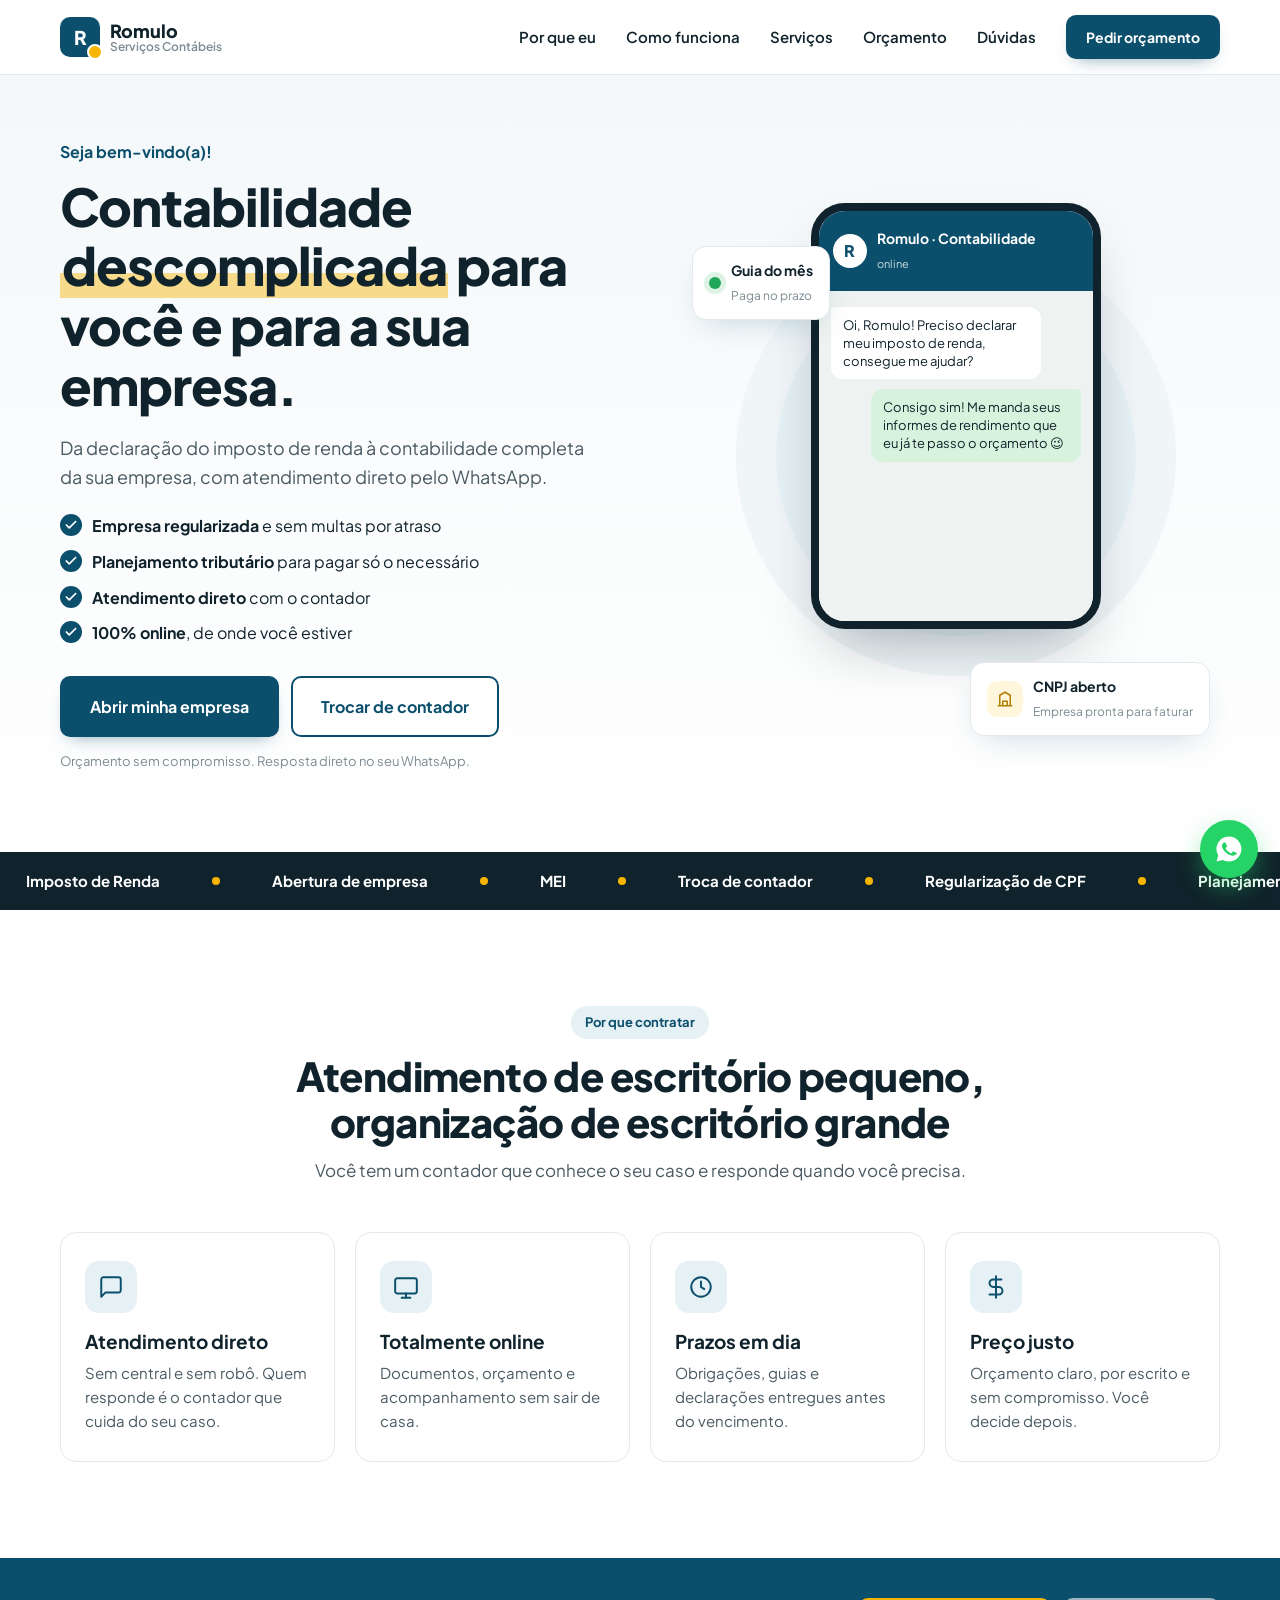
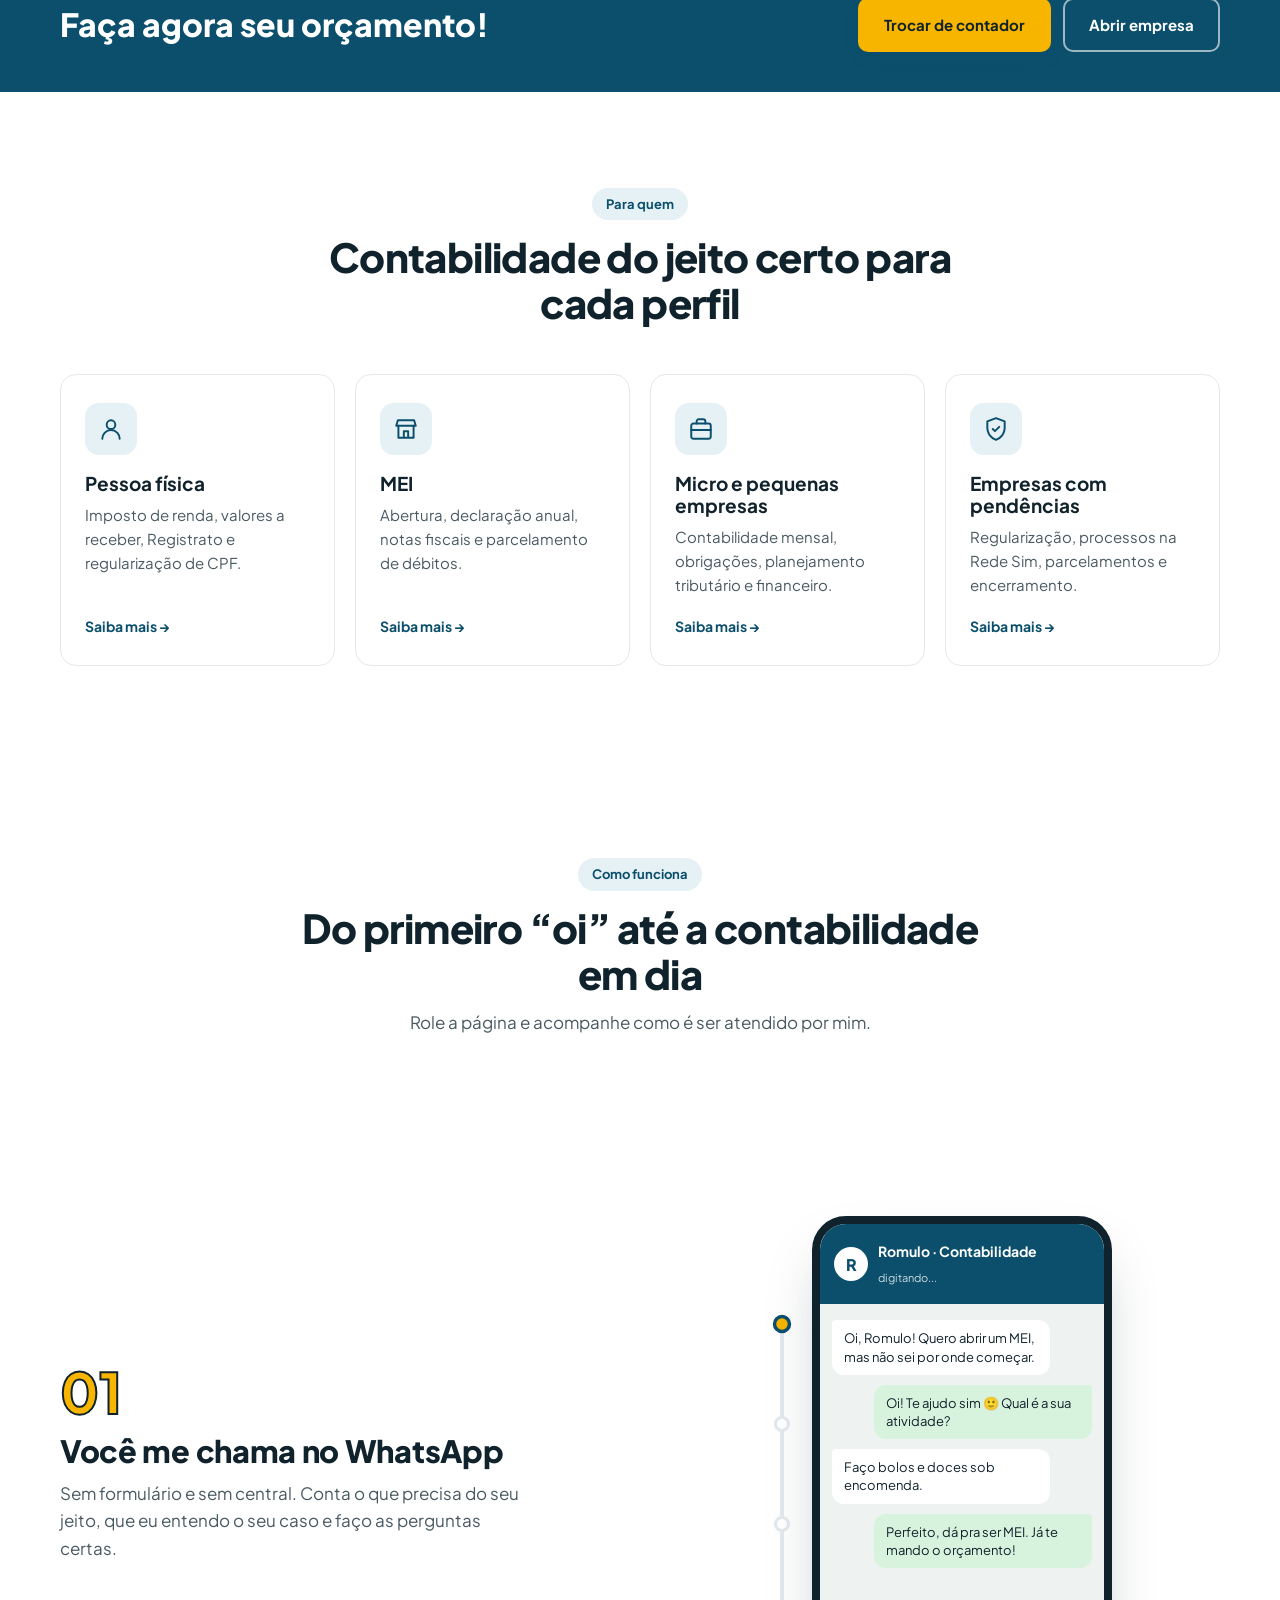
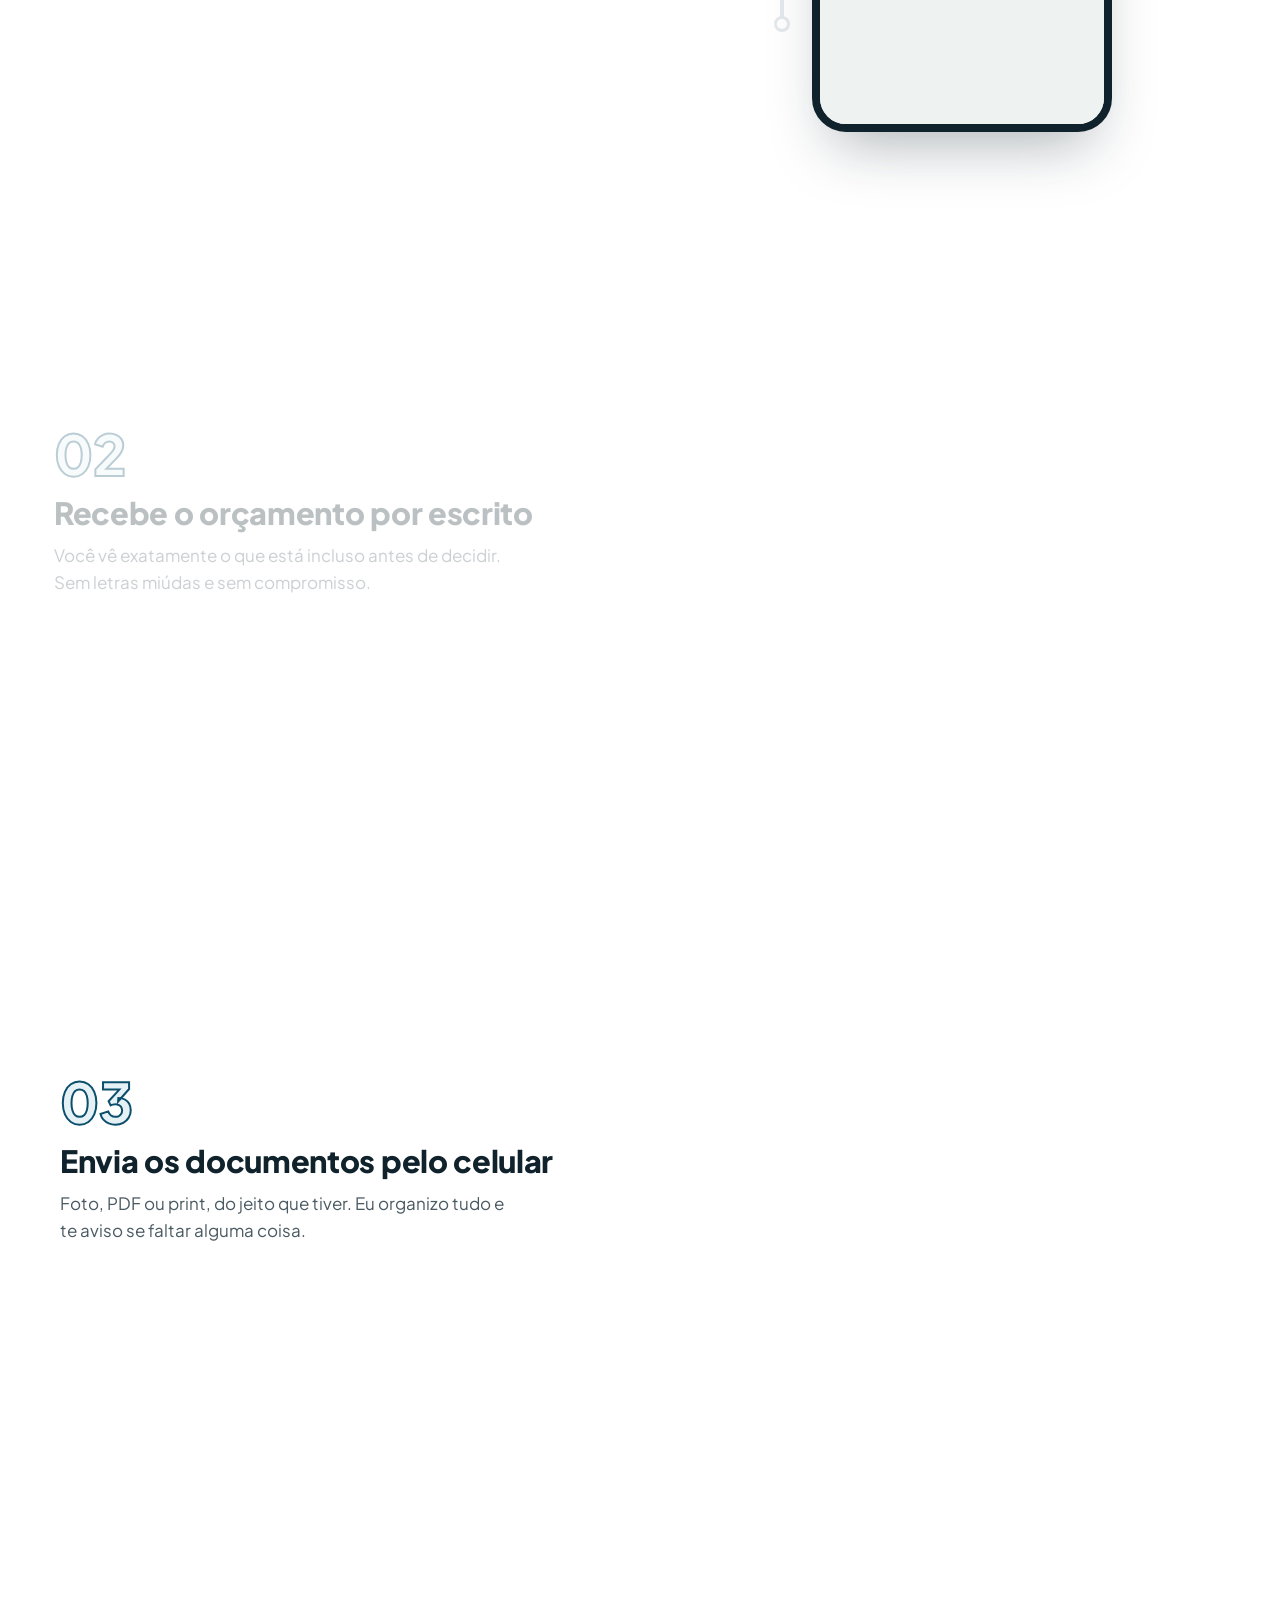
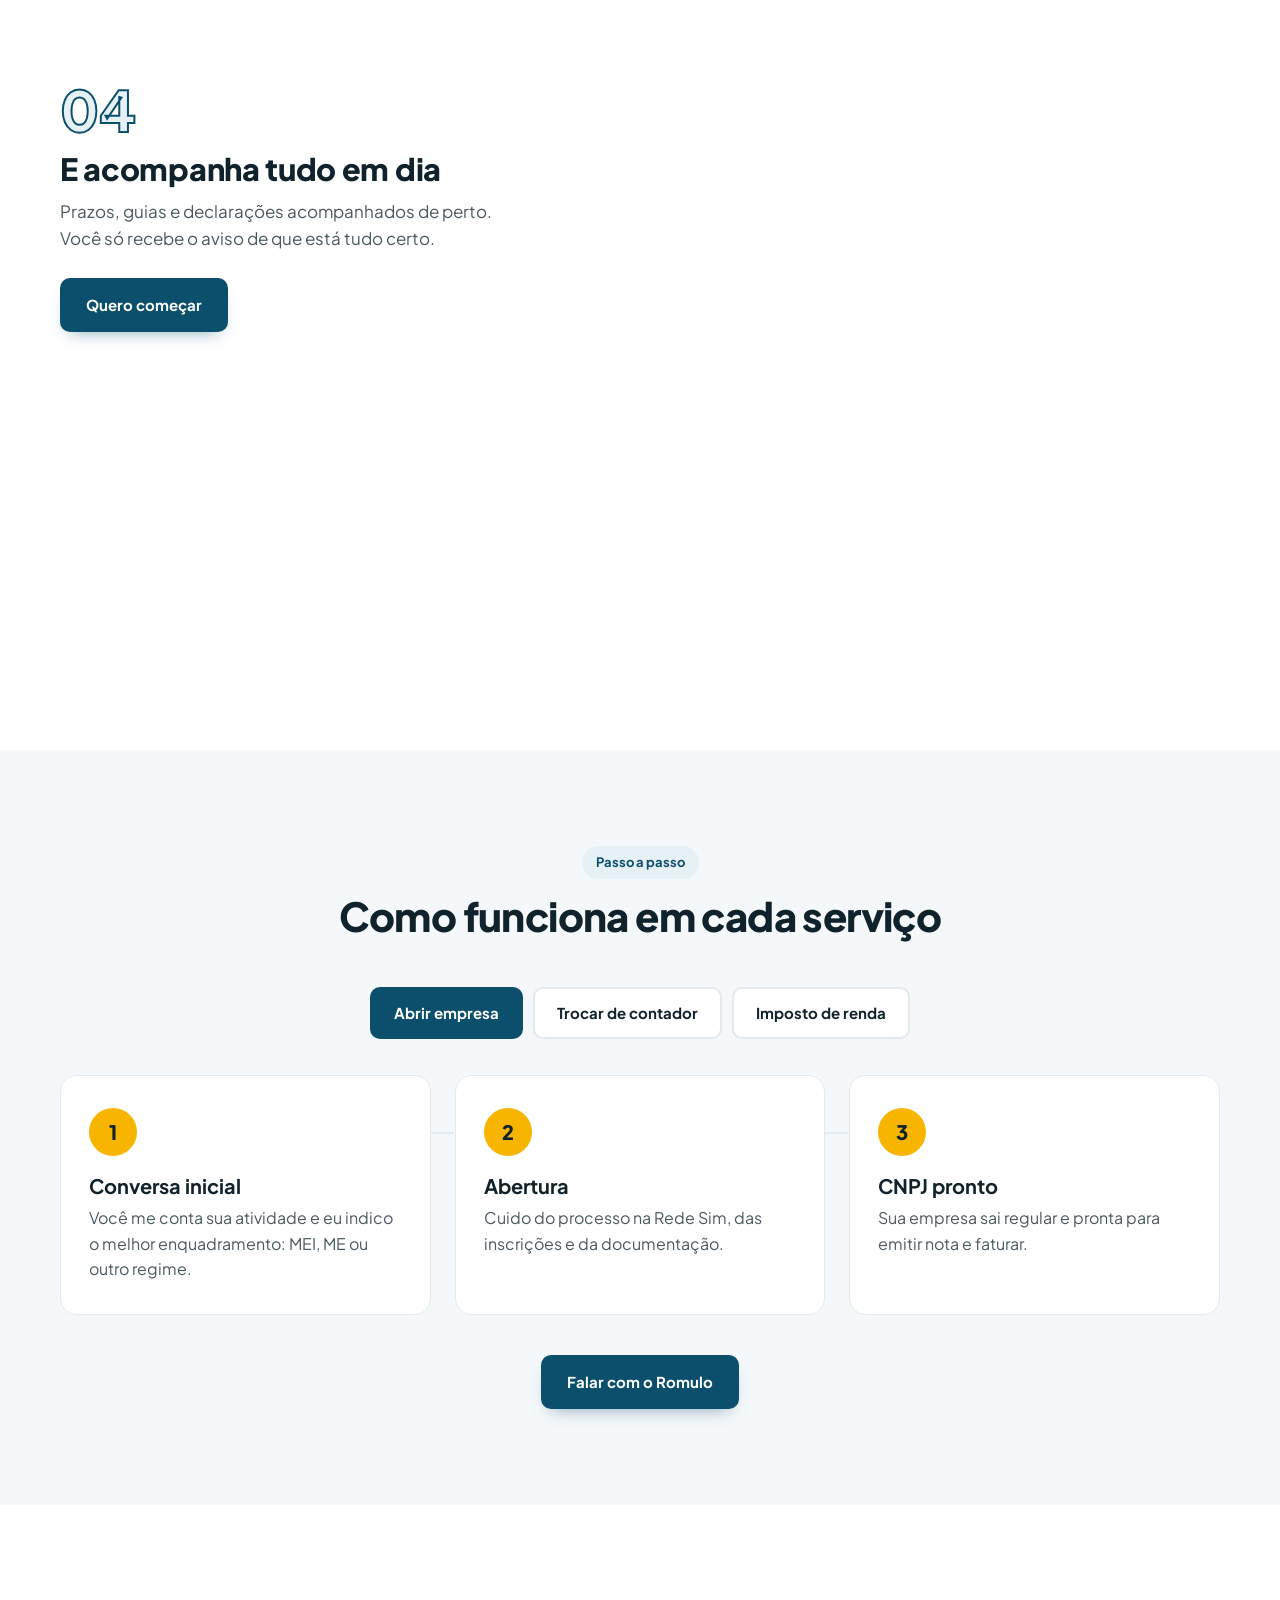
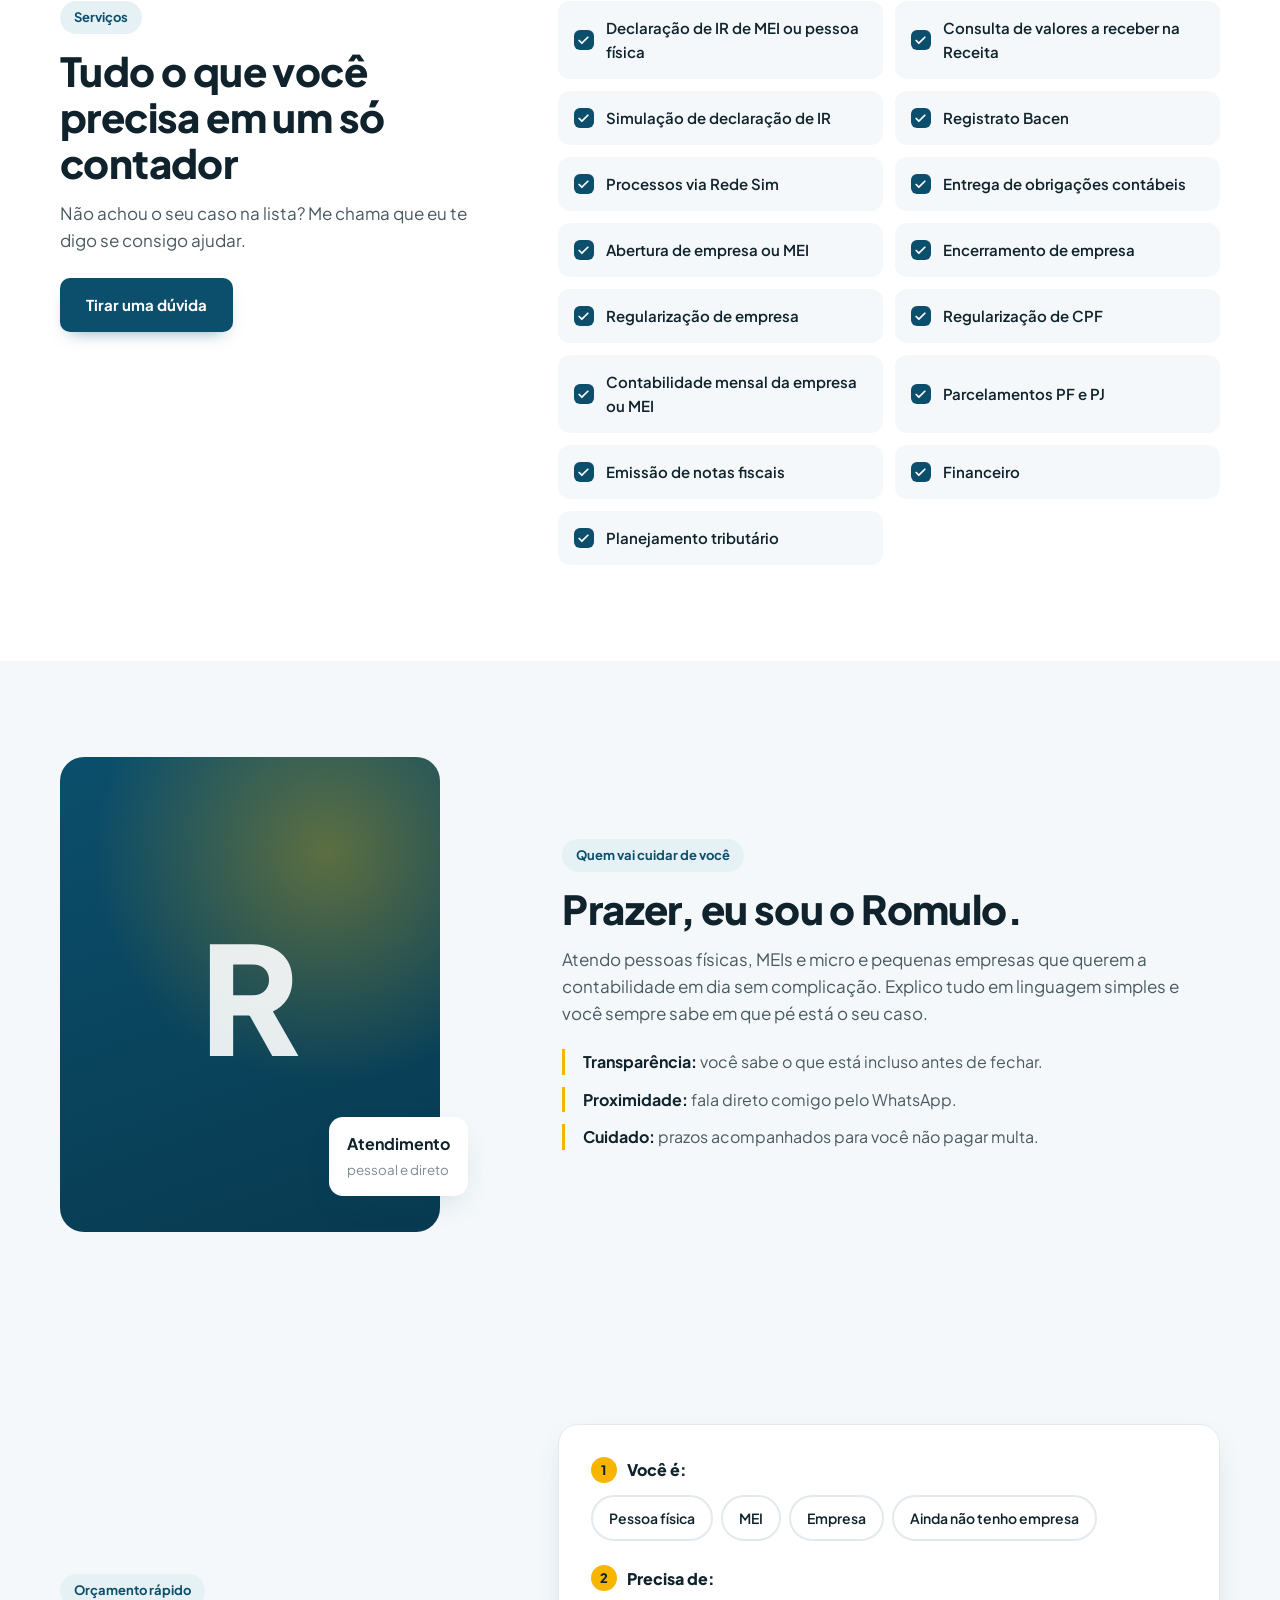
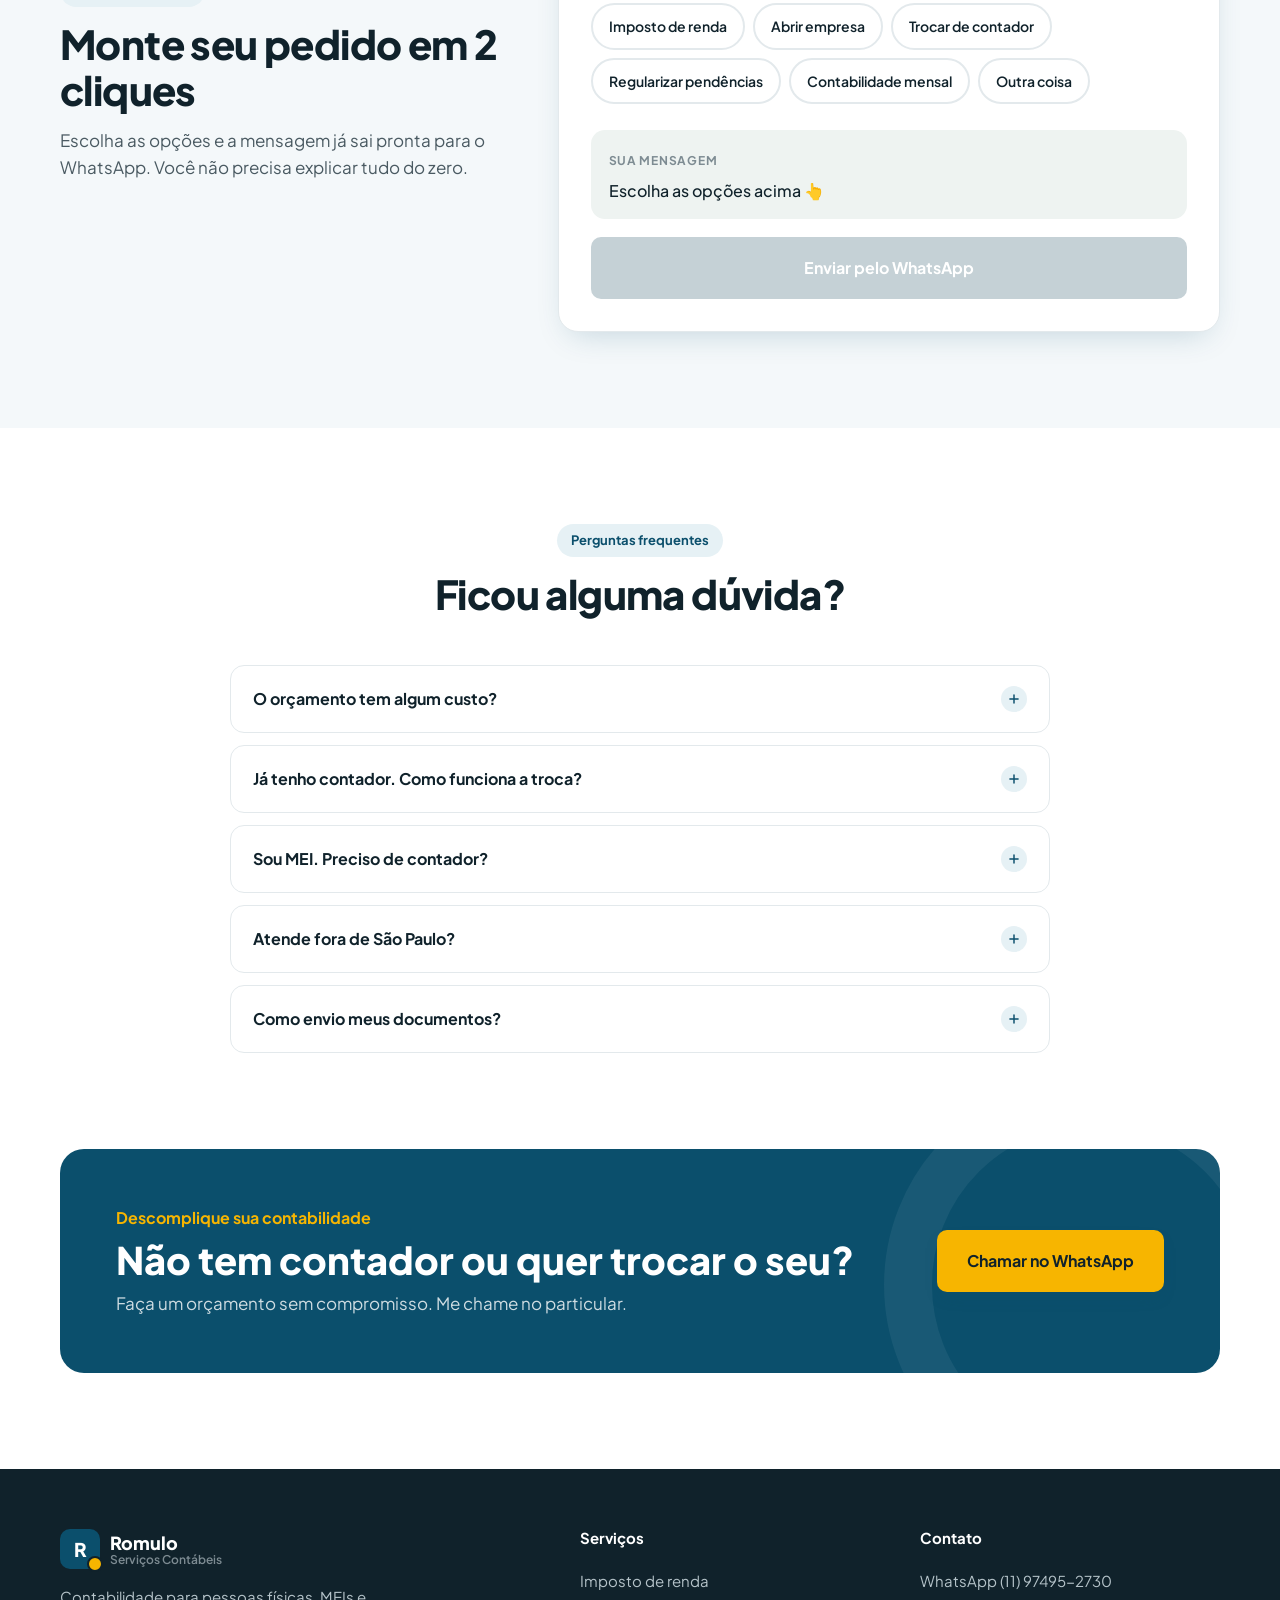
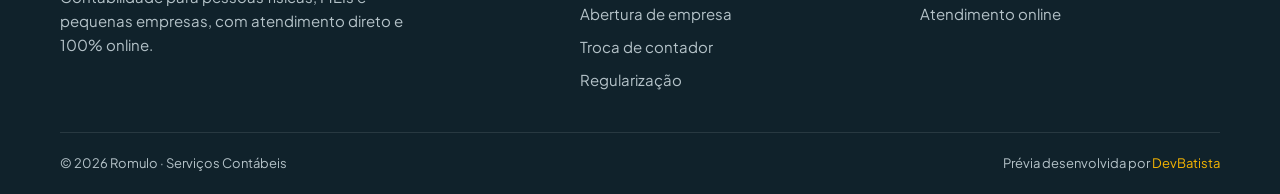
==== sites/romulo-contabil/index.html @ 8e3724fb "Adiciona previews e README Co-Authored-By: Claude Opus 5.5 <noreply@anthropic.com>" ====
<!DOCTYPE html>
<html lang="pt-BR">
<head>
<meta charset="utf-8">
<meta name="viewport" content="width=device-width, initial-scale=1">
<meta name="robots" content="noindex, nofollow">
<title>Romulo · Serviços Contábeis</title>
<meta name="description" content="Contabilidade para pessoas físicas, MEI e pequenas empresas. Imposto de renda, abertura, troca de contador e regularização. Orçamento sem compromisso pelo WhatsApp.">
<link rel="preconnect" href="https://fonts.googleapis.com">
<link rel="preconnect" href="https://fonts.gstatic.com" crossorigin>
<link href="https://fonts.googleapis.com/css2?family=Plus+Jakarta+Sans:wght@400;500;600;700;800&display=swap" rel="stylesheet">
<link rel="stylesheet" href="assets/app.css">
</head>
<body>
<div class="progress" id="progress"></div>

<!-- HEADER -->
<header class="header" id="topo">
  <div class="container header-inner">
    <a href="#topo" class="logo">
      <span class="logo-mark">R</span>
      <span class="logo-text">Romulo<small>Serviços Contábeis</small></span>
    </a>
    <nav class="menu" id="menu">
      <a href="#diferenciais">Por que eu</a>
      <a href="#como-funciona">Como funciona</a>
      <a href="#servicos">Serviços</a>
      <a href="#orcamento">Orçamento</a>
      <a href="#duvidas">Dúvidas</a>
      <a href="#" class="btn btn-primary btn-sm js-wa" data-msg="Olá Romulo! Vim pelo site e gostaria de um orçamento.">Pedir orçamento</a>
    </nav>
    <button class="burger" id="burger" aria-label="Abrir menu" aria-expanded="false"><span></span><span></span><span></span></button>
  </div>
</header>

<main>

  <!-- HERO -->
  <section class="hero">
    <div class="container hero-grid">
      <div class="hero-copy">
        <p class="hello">Seja bem-vindo(a)!</p>
        <h1>Contabilidade <span class="mark">descomplicada</span> para você e para a sua empresa.</h1>
        <p class="sub">Da declaração do imposto de renda à contabilidade completa da sua empresa, com atendimento direto pelo WhatsApp.</p>
        <ul class="benefits">
          <li><svg class="i" viewBox="0 0 24 24"><path d="M20 6 9 17l-5-5"/></svg><span><strong>Empresa regularizada</strong> e sem multas por atraso</span></li>
          <li><svg class="i" viewBox="0 0 24 24"><path d="M20 6 9 17l-5-5"/></svg><span><strong>Planejamento tributário</strong> para pagar só o necessário</span></li>
          <li><svg class="i" viewBox="0 0 24 24"><path d="M20 6 9 17l-5-5"/></svg><span><strong>Atendimento direto</strong> com o contador</span></li>
          <li><svg class="i" viewBox="0 0 24 24"><path d="M20 6 9 17l-5-5"/></svg><span><strong>100% online</strong>, de onde você estiver</span></li>
        </ul>
        <div class="hero-cta">
          <a href="#" class="btn btn-primary btn-lg js-wa" data-msg="Olá Romulo! Quero abrir minha empresa.">Abrir minha empresa</a>
          <a href="#" class="btn btn-outline btn-lg js-wa" data-msg="Olá Romulo! Quero trocar de contador.">Trocar de contador</a>
        </div>
        <p class="note">Orçamento sem compromisso. Resposta direto no seu WhatsApp.</p>
      </div>

      <!-- Mockup de celular com conversa -->
      <div class="hero-visual" aria-hidden="true">
        <div class="blob"></div>
        <div class="phone">
          <div class="phone-top">
            <span class="ph-avatar">R</span>
            <div><b>Romulo · Contabilidade</b><small>online</small></div>
          </div>
          <div class="chat">
            <div class="msg in seq">Oi, Romulo! Preciso declarar meu imposto de renda, consegue me ajudar?</div>
            <div class="msg out seq">Consigo sim! Me manda seus informes de rendimento que eu já te passo o orçamento 😉</div>
            <div class="msg in seq">Perfeito, te mando agora.</div>
            <div class="typing" id="typing"><i></i><i></i><i></i></div>
            <div class="doc-card seq">
              <span class="doc-ico"><svg viewBox="0 0 24 24"><path d="M14 3H6a2 2 0 0 0-2 2v14a2 2 0 0 0 2 2h12a2 2 0 0 0 2-2V9z"/><path d="M14 3v6h6"/></svg></span>
              <div><b>Declaração IRPF</b><small>Enviada à Receita ✓</small></div>
            </div>
          </div>
        </div>
        <div class="float-card fc-1">
          <span class="fc-dot"></span>
          <div><b>Guia do mês</b><small>Paga no prazo</small></div>
        </div>
        <div class="float-card fc-2">
          <span class="fc-ico"><svg viewBox="0 0 24 24"><path d="M3 21h18M5 21V7l7-4 7 4v14M9 21v-6h6v6"/></svg></span>
          <div><b>CNPJ aberto</b><small>Empresa pronta para faturar</small></div>
        </div>
      </div>
    </div>
  </section>

  <!-- FAIXA DE SERVIÇOS EM MOVIMENTO -->
  <div class="marquee" aria-hidden="true">
    <div class="marquee-track">
      <span>Imposto de Renda</span><span>Abertura de empresa</span><span>MEI</span><span>Troca de contador</span><span>Regularização de CPF</span><span>Planejamento tributário</span><span>Notas fiscais</span><span>Parcelamentos</span><span>Rede Sim</span><span>Encerramento de empresa</span>
      <span>Imposto de Renda</span><span>Abertura de empresa</span><span>MEI</span><span>Troca de contador</span><span>Regularização de CPF</span><span>Planejamento tributário</span><span>Notas fiscais</span><span>Parcelamentos</span><span>Rede Sim</span><span>Encerramento de empresa</span>
    </div>
  </div>

  <!-- DIFERENCIAIS -->
  <section class="section" id="diferenciais">
    <div class="container">
      <div class="head-center reveal">
        <span class="tag">Por que contratar</span>
        <h2>Atendimento de escritório pequeno, organização de escritório grande</h2>
        <p>Você tem um contador que conhece o seu caso e responde quando você precisa.</p>
      </div>
      <div class="feat-grid">
        <article class="feat reveal">
          <span class="feat-ico"><svg viewBox="0 0 24 24"><path d="M21 15a2 2 0 0 1-2 2H7l-4 4V5a2 2 0 0 1 2-2h14a2 2 0 0 1 2 2z"/></svg></span>
          <h3>Atendimento direto</h3>
          <p>Sem central e sem robô. Quem responde é o contador que cuida do seu caso.</p>
        </article>
        <article class="feat reveal">
          <span class="feat-ico"><svg viewBox="0 0 24 24"><rect x="2" y="4" width="20" height="14" rx="2"/><path d="M8 22h8M12 18v4"/></svg></span>
          <h3>Totalmente online</h3>
          <p>Documentos, orçamento e acompanhamento sem sair de casa.</p>
        </article>
        <article class="feat reveal">
          <span class="feat-ico"><svg viewBox="0 0 24 24"><circle cx="12" cy="12" r="9"/><path d="M12 7v5l3 2"/></svg></span>
          <h3>Prazos em dia</h3>
          <p>Obrigações, guias e declarações entregues antes do vencimento.</p>
        </article>
        <article class="feat reveal">
          <span class="feat-ico"><svg viewBox="0 0 24 24"><path d="M12 2v20M17 5H9.5a3.5 3.5 0 0 0 0 7h5a3.5 3.5 0 0 1 0 7H6"/></svg></span>
          <h3>Preço justo</h3>
          <p>Orçamento claro, por escrito e sem compromisso. Você decide depois.</p>
        </article>
      </div>
    </div>
  </section>

  <!-- FAIXA ORÇAMENTO -->
  <section class="band">
    <div class="container band-inner reveal">
      <h2>Faça agora seu orçamento!</h2>
      <div class="band-cta">
        <a href="#" class="btn btn-yellow js-wa" data-msg="Olá Romulo! Quero trocar de contador.">Trocar de contador</a>
        <a href="#" class="btn btn-ghost-light js-wa" data-msg="Olá Romulo! Quero abrir minha empresa.">Abrir empresa</a>
      </div>
    </div>
  </section>

  <!-- PARA QUEM -->
  <section class="section">
    <div class="container">
      <div class="head-center reveal">
        <span class="tag">Para quem</span>
        <h2>Contabilidade do jeito certo para cada perfil</h2>
      </div>
      <div class="seg-grid">
        <a href="#" class="seg reveal js-wa" data-msg="Olá Romulo! Sou pessoa física e preciso de ajuda.">
          <span class="seg-ico"><svg viewBox="0 0 24 24"><circle cx="12" cy="8" r="4"/><path d="M4 21a8 8 0 0 1 16 0"/></svg></span>
          <h3>Pessoa física</h3>
          <p>Imposto de renda, valores a receber, Registrato e regularização de CPF.</p>
          <span class="more">Saiba mais →</span>
        </a>
        <a href="#" class="seg reveal js-wa" data-msg="Olá Romulo! Sou MEI e preciso de ajuda.">
          <span class="seg-ico"><svg viewBox="0 0 24 24"><path d="M3 9h18l-1.5-5h-15z"/><path d="M5 9v11h14V9M10 20v-6h4v6"/></svg></span>
          <h3>MEI</h3>
          <p>Abertura, declaração anual, notas fiscais e parcelamento de débitos.</p>
          <span class="more">Saiba mais →</span>
        </a>
        <a href="#" class="seg reveal js-wa" data-msg="Olá Romulo! Tenho uma pequena empresa e preciso de contador.">
          <span class="seg-ico"><svg viewBox="0 0 24 24"><rect x="3" y="7" width="18" height="14" rx="2"/><path d="M8 7V5a2 2 0 0 1 2-2h4a2 2 0 0 1 2 2v2M3 13h18"/></svg></span>
          <h3>Micro e pequenas empresas</h3>
          <p>Contabilidade mensal, obrigações, planejamento tributário e financeiro.</p>
          <span class="more">Saiba mais →</span>
        </a>
        <a href="#" class="seg reveal js-wa" data-msg="Olá Romulo! Minha empresa tem pendências e preciso regularizar.">
          <span class="seg-ico"><svg viewBox="0 0 24 24"><path d="M12 2 4 5v6c0 5 3.5 9.5 8 11 4.5-1.5 8-6 8-11V5z"/><path d="m9 12 2 2 4-4"/></svg></span>
          <h3>Empresas com pendências</h3>
          <p>Regularização, processos na Rede Sim, parcelamentos e encerramento.</p>
          <span class="more">Saiba mais →</span>
        </a>
      </div>
    </div>
  </section>

  <!-- COMO FUNCIONA: SCROLLYTELLING -->
  <section class="journey" id="como-funciona">
    <div class="container">
      <div class="head-center reveal">
        <span class="tag">Como funciona</span>
        <h2>Do primeiro “oi” até a contabilidade em dia</h2>
        <p>Role a página e acompanhe como é ser atendido por mim.</p>
      </div>
    </div>
    <div class="container journey-grid">
      <div class="journey-steps">
        <div class="jstep" data-step="0">
          <span class="jnum">01</span>
          <h3>Você me chama no WhatsApp</h3>
          <p>Sem formulário e sem central. Conta o que precisa do seu jeito, que eu entendo o seu caso e faço as perguntas certas.</p>
        </div>
        <div class="jstep" data-step="1">
          <span class="jnum">02</span>
          <h3>Recebe o orçamento por escrito</h3>
          <p>Você vê exatamente o que está incluso antes de decidir. Sem letras miúdas e sem compromisso.</p>
        </div>
        <div class="jstep" data-step="2">
          <span class="jnum">03</span>
          <h3>Envia os documentos pelo celular</h3>
          <p>Foto, PDF ou print, do jeito que tiver. Eu organizo tudo e te aviso se faltar alguma coisa.</p>
        </div>
        <div class="jstep" data-step="3">
          <span class="jnum">04</span>
          <h3>E acompanha tudo em dia</h3>
          <p>Prazos, guias e declarações acompanhados de perto. Você só recebe o aviso de que está tudo certo.</p>
          <a href="#" class="btn btn-primary js-wa" data-msg="Olá Romulo! Quero começar.">Quero começar</a>
        </div>
      </div>

      <div class="journey-stage" aria-hidden="true">
        <div class="rail"><span class="rail-fill" id="railFill"></span>
          <i class="rail-dot" data-dot="0"></i><i class="rail-dot" data-dot="1"></i><i class="rail-dot" data-dot="2"></i><i class="rail-dot" data-dot="3"></i>
        </div>
        <div class="phone phone-j">
          <div class="phone-top">
            <span class="ph-avatar">R</span>
            <div><b>Romulo · Contabilidade</b><small id="jStatus">online</small></div>
          </div>
          <div class="screens">
            <!-- 0: conversa -->
            <div class="screen active" data-screen="0">
              <div class="msg in">Oi, Romulo! Quero abrir um MEI, mas não sei por onde começar.</div>
              <div class="msg out">Oi! Te ajudo sim 🙂 Qual é a sua atividade?</div>
              <div class="msg in">Faço bolos e doces sob encomenda.</div>
              <div class="msg out">Perfeito, dá pra ser MEI. Já te mando o orçamento!</div>
            </div>
            <!-- 1: orçamento -->
            <div class="screen" data-screen="1">
              <div class="quote-card">
                <span class="qc-tag">Orçamento</span>
                <h4>Abertura de MEI</h4>
                <ul>
                  <li>Análise da atividade</li>
                  <li>Abertura via Rede Sim</li>
                  <li>Orientação para emitir nota</li>
                  <li>Lembrete do DAS mensal</li>
                </ul>
                <div class="qc-actions"><span class="qc-btn">Aceitar orçamento</span></div>
              </div>
              <div class="msg in">Ficou claro, pode seguir!</div>
            </div>
            <!-- 2: documentos -->
            <div class="screen" data-screen="2">
              <div class="msg out">Me manda estes documentos 👇</div>
              <div class="file"><span class="f-ico">PDF</span><div><b>RG e CPF</b><div class="bar"><span></span></div></div></div>
              <div class="file"><span class="f-ico">JPG</span><div><b>Comprovante de endereço</b><div class="bar"><span></span></div></div></div>
              <div class="file"><span class="f-ico">PDF</span><div><b>Título de eleitor</b><div class="bar"><span></span></div></div></div>
              <div class="msg out small-ok">Recebi tudo ✔</div>
            </div>
            <!-- 3: em dia -->
            <div class="screen" data-screen="3">
              <div class="status-card">
                <div class="sc-check"><svg viewBox="0 0 24 24"><path d="M20 6 9 17l-5-5"/></svg></div>
                <h4>Tudo em dia</h4>
                <p>CNPJ aberto e pronto para faturar</p>
              </div>
              <ul class="checklist">
                <li><span>CNPJ ativo</span><b>✓</b></li>
                <li><span>Emissão de notas</span><b>✓</b></li>
                <li><span>DAS do mês</span><b>✓</b></li>
                <li><span>Declaração anual</span><b class="soon">em maio</b></li>
              </ul>
            </div>
          </div>
        </div>
      </div>
    </div>
  </section>

  <!-- PASSO A PASSO POR SERVIÇO (abas) -->
  <section class="section section-soft" id="passo-a-passo">
    <div class="container">
      <div class="head-center reveal">
        <span class="tag">Passo a passo</span>
        <h2>Como funciona em cada serviço</h2>
      </div>

      <div class="tabs reveal" role="tablist">
        <button class="tab active" data-tab="abrir" role="tab">Abrir empresa</button>
        <button class="tab" data-tab="trocar" role="tab">Trocar de contador</button>
        <button class="tab" data-tab="ir" role="tab">Imposto de renda</button>
      </div>

      <div class="panel active" id="p-abrir">
        <ol class="steps">
          <li><span class="n">1</span><h3>Conversa inicial</h3><p>Você me conta sua atividade e eu indico o melhor enquadramento: MEI, ME ou outro regime.</p></li>
          <li><span class="n">2</span><h3>Abertura</h3><p>Cuido do processo na Rede Sim, das inscrições e da documentação.</p></li>
          <li><span class="n">3</span><h3>CNPJ pronto</h3><p>Sua empresa sai regular e pronta para emitir nota e faturar.</p></li>
        </ol>
      </div>
      <div class="panel" id="p-trocar">
        <ol class="steps">
          <li><span class="n">1</span><h3>Orçamento</h3><p>Você me diz como está a empresa hoje e recebe o valor por escrito.</p></li>
          <li><span class="n">2</span><h3>Transição</h3><p>Eu falo com o contador atual e recebo os documentos. Você não precisa se preocupar.</p></li>
          <li><span class="n">3</span><h3>Tudo em dia</h3><p>A partir daí, obrigações e guias seguem no prazo, mês a mês.</p></li>
        </ol>
      </div>
      <div class="panel" id="p-ir">
        <ol class="steps">
          <li><span class="n">1</span><h3>Simulação</h3><p>Vejo se você vai pagar ou restituir e qual modelo é melhor no seu caso.</p></li>
          <li><span class="n">2</span><h3>Documentos</h3><p>Você me envia informes e recibos pelo WhatsApp, do jeito que tiver.</p></li>
          <li><span class="n">3</span><h3>Declaração enviada</h3><p>Declaro com cuidado para evitar malha fina e te mando o recibo.</p></li>
        </ol>
      </div>

      <div class="center reveal"><a href="#" class="btn btn-primary js-wa" data-msg="Olá Romulo! Quero saber como funciona no meu caso.">Falar com o Romulo</a></div>
    </div>
  </section>

  <!-- TODOS OS SERVIÇOS -->
  <section class="section" id="servicos">
    <div class="container services-grid">
      <div class="services-copy reveal">
        <span class="tag">Serviços</span>
        <h2>Tudo o que você precisa em um só contador</h2>
        <p>Não achou o seu caso na lista? Me chama que eu te digo se consigo ajudar.</p>
        <a href="#" class="btn btn-primary js-wa" data-msg="Olá Romulo! Tenho uma dúvida sobre um serviço.">Tirar uma dúvida</a>
      </div>
      <ul class="svc-list reveal">
        <li>Declaração de IR de MEI ou pessoa física</li>
        <li>Consulta de valores a receber na Receita</li>
        <li>Simulação de declaração de IR</li>
        <li>Registrato Bacen</li>
        <li>Processos via Rede Sim</li>
        <li>Entrega de obrigações contábeis</li>
        <li>Abertura de empresa ou MEI</li>
        <li>Encerramento de empresa</li>
        <li>Regularização de empresa</li>
        <li>Regularização de CPF</li>
        <li>Contabilidade mensal da empresa ou MEI</li>
        <li>Parcelamentos PF e PJ</li>
        <li>Emissão de notas fiscais</li>
        <li>Financeiro</li>
        <li>Planejamento tributário</li>
      </ul>
    </div>
  </section>

  <!-- QUEM CUIDA -->
  <section class="section section-soft">
    <div class="container about-grid">
      <div class="about-photo reveal" aria-hidden="true">
        <div class="portrait"><span>R</span></div>
        <div class="about-badge"><b>Atendimento</b><small>pessoal e direto</small></div>
      </div>
      <div class="about-copy reveal">
        <span class="tag">Quem vai cuidar de você</span>
        <h2>Prazer, eu sou o Romulo.</h2>
        <p>Atendo pessoas físicas, MEIs e micro e pequenas empresas que querem a contabilidade em dia sem complicação. Explico tudo em linguagem simples e você sempre sabe em que pé está o seu caso.</p>
        <ul class="about-points">
          <li><strong>Transparência:</strong> você sabe o que está incluso antes de fechar.</li>
          <li><strong>Proximidade:</strong> fala direto comigo pelo WhatsApp.</li>
          <li><strong>Cuidado:</strong> prazos acompanhados para você não pagar multa.</li>
        </ul>
      </div>
    </div>
  </section>

  <!-- MONTE SEU ORÇAMENTO -->
  <section class="section section-soft" id="orcamento">
    <div class="container quiz-grid">
      <div class="quiz-copy reveal">
        <span class="tag">Orçamento rápido</span>
        <h2>Monte seu pedido em 2 cliques</h2>
        <p>Escolha as opções e a mensagem já sai pronta para o WhatsApp. Você não precisa explicar tudo do zero.</p>
      </div>
      <div class="quiz reveal">
        <div class="q-block">
          <p class="q-label"><span>1</span> Você é:</p>
          <div class="chips" data-group="perfil">
            <button class="chip" data-value="pessoa física">Pessoa física</button>
            <button class="chip" data-value="MEI">MEI</button>
            <button class="chip" data-value="empresa">Empresa</button>
            <button class="chip" data-value="ainda não tenho empresa">Ainda não tenho empresa</button>
          </div>
        </div>
        <div class="q-block">
          <p class="q-label"><span>2</span> Precisa de:</p>
          <div class="chips" data-group="servico">
            <button class="chip" data-value="declarar o imposto de renda">Imposto de renda</button>
            <button class="chip" data-value="abrir uma empresa">Abrir empresa</button>
            <button class="chip" data-value="trocar de contador">Trocar de contador</button>
            <button class="chip" data-value="regularizar pendências">Regularizar pendências</button>
            <button class="chip" data-value="contabilidade mensal">Contabilidade mensal</button>
            <button class="chip" data-value="tirar uma dúvida">Outra coisa</button>
          </div>
        </div>
        <div class="q-preview">
          <span class="q-prev-label">Sua mensagem</span>
          <p id="quizMsg">Escolha as opções acima 👆</p>
        </div>
        <a href="#" class="btn btn-primary btn-lg q-send is-disabled" id="quizSend" target="_blank" rel="noopener">Enviar pelo WhatsApp</a>
      </div>
    </div>
  </section>

  <!-- FAQ -->
  <section class="section" id="duvidas">
    <div class="container narrow">
      <div class="head-center reveal">
        <span class="tag">Perguntas frequentes</span>
        <h2>Ficou alguma dúvida?</h2>
      </div>
      <div class="faq">
        <details class="reveal"><summary>O orçamento tem algum custo?</summary><p>Não. O orçamento é gratuito e sem compromisso: você só decide depois de saber o valor e o que está incluso.</p></details>
        <details class="reveal"><summary>Já tenho contador. Como funciona a troca?</summary><p>É um processo comum. Eu entro em contato com o contador atual, recebo a documentação e assumo a partir daí.</p></details>
        <details class="reveal"><summary>Sou MEI. Preciso de contador?</summary><p>Não é obrigatório, mas ajuda a evitar erros na declaração anual, nas notas fiscais e na hora de crescer para ME.</p></details>
        <details class="reveal"><summary>Atende fora de São Paulo?</summary><p>Sim. O atendimento é 100% online, então dá para atender de qualquer lugar do Brasil.</p></details>
        <details class="reveal"><summary>Como envio meus documentos?</summary><p>Pelo WhatsApp mesmo: foto, PDF ou print. Eu organizo e te aviso se faltar alguma coisa.</p></details>
      </div>
    </div>
  </section>

  <!-- CTA FINAL -->
  <section class="final">
    <div class="container final-box reveal">
      <div>
        <p class="final-kicker">Descomplique sua contabilidade</p>
        <h2>Não tem contador ou quer trocar o seu?</h2>
        <p>Faça um orçamento sem compromisso. Me chame no particular.</p>
      </div>
      <a href="#" class="btn btn-yellow btn-lg js-wa" data-msg="Olá Romulo! Gostaria de um orçamento sem compromisso.">Chamar no WhatsApp</a>
    </div>
  </section>

</main>

<footer class="footer">
  <div class="container footer-grid">
    <div>
      <a href="#topo" class="logo logo-light">
        <span class="logo-mark">R</span>
        <span class="logo-text">Romulo<small>Serviços Contábeis</small></span>
      </a>
      <p class="footer-about">Contabilidade para pessoas físicas, MEIs e pequenas empresas, com atendimento direto e 100% online.</p>
    </div>
    <div>
      <h4>Serviços</h4>
      <a href="#servicos">Imposto de renda</a>
      <a href="#como-funciona">Abertura de empresa</a>
      <a href="#como-funciona">Troca de contador</a>
      <a href="#servicos">Regularização</a>
    </div>
    <div>
      <h4>Contato</h4>
      <a href="#" class="js-wa" data-msg="Olá Romulo!">WhatsApp (11) 97495-2730</a>
      <span>Atendimento online</span>
    </div>
  </div>
  <div class="container footer-bottom">
    <span>© <span id="ano"></span> Romulo · Serviços Contábeis</span>
    <span>Prévia desenvolvida por <a href="https://www.devbatista.com" target="_blank" rel="noopener">DevBatista</a></span>
  </div>
</footer>

<div class="mobile-cta" id="mobileCta">
  <a href="#" class="btn btn-primary js-wa" data-msg="Olá Romulo! Vim pelo site e gostaria de um orçamento.">Pedir orçamento no WhatsApp</a>
</div>

<a href="#" class="wa-float js-wa" data-msg="Olá Romulo! Vim pelo site e gostaria de um orçamento." aria-label="Falar no WhatsApp">
  <svg viewBox="0 0 24 24"><path d="M12 2a10 10 0 0 0-8.6 15.1L2 22l5-1.3A10 10 0 1 0 12 2Zm5.3 14.1c-.2.6-1.3 1.2-1.8 1.2-.5.1-1 .2-3.3-.7-2.8-1.1-4.6-4-4.7-4.2-.1-.2-1.1-1.5-1.1-2.9s.7-2.1 1-2.4c.3-.3.6-.3.8-.3h.6c.2 0 .4 0 .6.5l.9 2.1c.1.2.1.4 0 .6l-.4.6-.4.5c-.1.1-.3.3-.1.6.2.3.8 1.3 1.7 2.1 1.2 1 2.1 1.3 2.4 1.5.3.1.5.1.6-.1l.9-1.1c.2-.3.4-.2.7-.1l2 1c.3.1.5.2.5.3.1.2.1.7-.1 1.3Z"/></svg>
</a>

<script src="assets/app.js"></script>
</body>
</html>
---- sites/romulo-contabil/assets/app.css ----
:root{
  --brand:#0b4f6c;
  --brand-dark:#083a50;
  --brand-soft:#e6f1f5;
  --yellow:#f7b500;
  --yellow-dark:#e0a400;
  --ink:#10222b;
  --text:#4a5a62;
  --muted:#7d8b92;
  --line:#e3e9ec;
  --soft:#f4f8fa;
  --white:#fff;
  --radius:16px;
  --shadow:0 12px 32px -12px rgba(11,79,108,.22);
}
*{box-sizing:border-box;margin:0;padding:0}
html{scroll-behavior:smooth}
body{font-family:'Plus Jakarta Sans',system-ui,sans-serif;color:var(--text);background:var(--white);line-height:1.6;font-size:16px;-webkit-font-smoothing:antialiased}
a{color:inherit;text-decoration:none}
h1,h2,h3,h4{color:var(--ink);line-height:1.15}
svg{display:block}
.container{width:min(1160px,92%);margin:0 auto}
.narrow{width:min(820px,92%)}
.center{text-align:center;margin-top:40px}

/* Botões */
.btn{display:inline-flex;align-items:center;justify-content:center;gap:8px;font-weight:700;border-radius:10px;padding:13px 24px;transition:.2s;border:2px solid transparent;font-size:15px;cursor:pointer}
.btn-sm{padding:9px 18px;font-size:14px}
.btn-lg{padding:16px 28px;font-size:16px}
.btn-primary{background:var(--brand);color:#fff}
.btn-primary:hover{background:var(--brand-dark)}
.btn-outline{border-color:var(--brand);color:var(--brand);background:#fff}
.btn-outline:hover{background:var(--brand-soft)}
.btn-yellow{background:var(--yellow);color:var(--ink)}
.btn-yellow:hover{background:var(--yellow-dark)}
.btn-ghost-light{border-color:rgba(255,255,255,.6);color:#fff}
.btn-ghost-light:hover{background:rgba(255,255,255,.1)}

/* Header */
.header{position:sticky;top:0;z-index:50;background:#fff;border-bottom:1px solid var(--line)}
.header-inner{display:flex;align-items:center;justify-content:space-between;height:74px}
.logo{display:flex;align-items:center;gap:10px}
.logo-mark{width:40px;height:40px;border-radius:10px;background:var(--brand);color:#fff;display:grid;place-items:center;font-weight:800;font-size:19px;position:relative}
.logo-mark::after{content:"";position:absolute;right:-3px;bottom:-3px;width:12px;height:12px;border-radius:50%;background:var(--yellow);border:2px solid #fff}
.logo-text{display:flex;flex-direction:column;font-weight:800;color:var(--ink);font-size:18px;line-height:1.1}
.logo-text small{font-weight:600;font-size:12px;color:var(--muted)}
.menu{display:flex;align-items:center;gap:30px;font-weight:600;font-size:15px;color:var(--ink)}
.menu a:not(.btn):hover{color:var(--brand)}
.burger{display:none;background:none;border:0;width:40px;height:40px;flex-direction:column;justify-content:center;align-items:center;gap:5px;cursor:pointer}
.burger span{width:22px;height:2px;background:var(--ink);transition:.2s}

/* Hero */
.hero{background:linear-gradient(180deg,var(--soft),#fff);padding:64px 0 80px;overflow:hidden}
.hero-grid{display:grid;grid-template-columns:1.05fr .95fr;gap:48px;align-items:center}
.hello{font-weight:700;color:var(--brand);margin-bottom:12px}
.hero h1{font-size:clamp(34px,4.4vw,52px);font-weight:800;letter-spacing:-.02em;margin-bottom:18px}
.mark{background:linear-gradient(transparent 62%,rgba(247,181,0,.45) 62%);padding:0 2px}
.sub{font-size:18px;max-width:540px;margin-bottom:22px}
.benefits{list-style:none;display:grid;gap:10px;margin-bottom:30px}
.benefits li{display:flex;gap:10px;align-items:flex-start;color:var(--ink)}
.i{width:22px;height:22px;flex-shrink:0;padding:4px;border-radius:50%;background:var(--brand);stroke:#fff;fill:none;stroke-width:3;stroke-linecap:round;stroke-linejoin:round;margin-top:1px}
.hero-cta{display:flex;flex-wrap:wrap;gap:12px}
.note{font-size:13px;color:var(--muted);margin-top:14px}

.hero-visual{position:relative;display:grid;place-items:center;min-height:560px;padding-bottom:80px}
.blob{position:absolute;width:440px;height:440px;border-radius:50%;background:var(--brand-soft);border:40px solid #f0f6f8}
.phone{position:relative;width:290px;background:#fff;border-radius:34px;box-shadow:0 30px 60px -20px rgba(16,34,43,.35);border:8px solid var(--ink);overflow:hidden;z-index:2}
.phone-top{display:flex;align-items:center;gap:10px;background:var(--brand);color:#fff;padding:16px 14px}
.phone-top b{display:block;font-size:14px}
.phone-top small{font-size:11px;opacity:.8}
.ph-avatar{width:34px;height:34px;border-radius:50%;background:#fff;color:var(--brand);display:grid;place-items:center;font-weight:800}
.chat{background:#eef3f1;padding:16px 12px 20px;display:grid;gap:10px;min-height:330px;align-content:start}
.msg{max-width:84%;font-size:13px;line-height:1.4;padding:9px 12px;border-radius:12px;color:var(--ink)}
.msg.in{background:#fff;border-top-left-radius:4px}
.msg.out{background:#d7f3dd;justify-self:end;border-top-right-radius:4px}
.doc-card{justify-self:end;display:flex;gap:10px;align-items:center;background:#fff;border:1px solid var(--line);border-radius:12px;padding:10px 12px;width:84%}
.doc-card b{display:block;font-size:13px;color:var(--ink)}
.doc-card small{font-size:12px;color:#16884a;font-weight:600}
.doc-ico{width:34px;height:34px;border-radius:8px;background:var(--brand-soft);display:grid;place-items:center}
.doc-ico svg,.fc-ico svg{width:18px;height:18px;stroke:var(--brand);fill:none;stroke-width:2;stroke-linecap:round;stroke-linejoin:round}
.float-card{position:absolute;z-index:3;display:flex;gap:10px;align-items:center;background:#fff;border-radius:14px;padding:12px 16px;box-shadow:var(--shadow);border:1px solid var(--line)}
.float-card b{display:block;font-size:14px;color:var(--ink)}
.float-card small{font-size:12px;color:var(--muted)}
.fc-1{top:70px;left:0}
.fc-2{bottom:0;right:10px}
.fc-dot{width:12px;height:12px;border-radius:50%;background:#22a65a;box-shadow:0 0 0 5px #dcf3e5}
.fc-ico{width:36px;height:36px;border-radius:10px;background:#fff6dc;display:grid;place-items:center}
.fc-ico svg{stroke:#b07f00}

/* Seções */
.section{padding:96px 0}
.section-soft{background:var(--soft)}
.head-center{text-align:center;max-width:700px;margin:0 auto 48px}
.tag{display:inline-block;background:var(--brand-soft);color:var(--brand);font-weight:700;font-size:13px;padding:6px 14px;border-radius:999px;margin-bottom:14px}
.head-center h2,.services-copy h2,.about-copy h2{font-size:clamp(28px,3.2vw,40px);font-weight:800;letter-spacing:-.015em}
.head-center p{margin-top:12px;font-size:17px}

/* Diferenciais */
.feat-grid{display:grid;grid-template-columns:repeat(4,1fr);gap:20px}
.feat{background:#fff;border:1px solid var(--line);border-radius:var(--radius);padding:28px 24px;transition:.2s}
.feat:hover{border-color:var(--brand);box-shadow:var(--shadow);transform:translateY(-3px)}
.feat-ico,.seg-ico{width:52px;height:52px;border-radius:14px;background:var(--brand-soft);display:grid;place-items:center;margin-bottom:18px}
.feat-ico svg,.seg-ico svg{width:26px;height:26px;stroke:var(--brand);fill:none;stroke-width:1.8;stroke-linecap:round;stroke-linejoin:round}
.feat h3,.seg h3{font-size:19px;margin-bottom:8px}
.feat p,.seg p{font-size:15px}

/* Faixa */
.band{background:var(--brand)}
.band-inner{display:flex;align-items:center;justify-content:space-between;gap:24px;padding:40px 0;flex-wrap:wrap}
.band h2{color:#fff;font-size:clamp(24px,2.6vw,32px);font-weight:800}
.band-cta{display:flex;gap:12px;flex-wrap:wrap}

/* Segmentos */
.seg-grid{display:grid;grid-template-columns:repeat(4,1fr);gap:20px}
.seg{display:flex;flex-direction:column;background:#fff;border:1px solid var(--line);border-radius:var(--radius);padding:28px 24px;transition:.2s}
.seg:hover{background:var(--brand);border-color:var(--brand)}
.seg:hover h3,.seg:hover p,.seg:hover .more{color:#fff}
.seg:hover .seg-ico{background:rgba(255,255,255,.15)}
.seg:hover .seg-ico svg{stroke:#fff}
.more{margin-top:auto;padding-top:18px;font-weight:700;color:var(--brand);font-size:14px}

/* Abas + passos */
.tabs{display:flex;justify-content:center;gap:10px;flex-wrap:wrap;margin-bottom:36px}
.tab{font:inherit;font-weight:700;font-size:15px;padding:12px 22px;border-radius:10px;border:2px solid var(--line);background:#fff;color:var(--ink);cursor:pointer;transition:.2s}
.tab:hover{border-color:var(--brand)}
.tab.active{background:var(--brand);border-color:var(--brand);color:#fff}
.panel{display:none;animation:fade .35s ease}
.panel.active{display:block}
@keyframes fade{from{opacity:0;transform:translateY(8px)}to{opacity:1;transform:none}}
.steps{list-style:none;display:grid;grid-template-columns:repeat(3,1fr);gap:24px;position:relative}
.steps li{background:#fff;border-radius:var(--radius);padding:32px 28px;border:1px solid var(--line);position:relative}
.n{display:grid;place-items:center;width:48px;height:48px;border-radius:50%;background:var(--yellow);color:var(--ink);font-weight:800;font-size:20px;margin-bottom:18px}
.steps h3{font-size:20px;margin-bottom:8px}
.steps li:not(:last-child)::after{content:"";position:absolute;top:56px;right:-24px;width:24px;height:2px;background:var(--line)}

/* Lista de serviços */
.services-grid{display:grid;grid-template-columns:.8fr 1.2fr;gap:56px;align-items:start}
.services-copy{position:sticky;top:110px}
.services-copy p{margin:14px 0 24px;font-size:17px}
.svc-list{list-style:none;display:grid;grid-template-columns:1fr 1fr;gap:12px}
.svc-list li{display:flex;gap:12px;align-items:center;background:var(--soft);border-radius:12px;padding:15px 16px;font-weight:600;color:var(--ink);font-size:15px}
.svc-list li::before{content:"";width:20px;height:20px;flex-shrink:0;border-radius:6px;background:var(--brand) url("data:image/svg+xml,%3Csvg xmlns='http://www.w3.org/2000/svg' viewBox='0 0 24 24' fill='none' stroke='white' stroke-width='3.2' stroke-linecap='round' stroke-linejoin='round'%3E%3Cpath d='M20 6 9 17l-5-5'/%3E%3C/svg%3E") center/13px no-repeat}

/* Quem cuida */
.about-grid{display:grid;grid-template-columns:.8fr 1.2fr;gap:64px;align-items:center}
.about-photo{position:relative;max-width:380px}
.portrait{aspect-ratio:4/5;border-radius:24px;background:linear-gradient(160deg,var(--brand) 0%,var(--brand-dark) 100%);display:grid;place-items:center;overflow:hidden;position:relative}
.portrait::before{content:"";position:absolute;inset:0;background:radial-gradient(circle at 70% 20%,rgba(247,181,0,.35),transparent 50%)}
.portrait span{font-size:150px;font-weight:800;color:rgba(255,255,255,.9);position:relative}
.about-badge{position:absolute;right:-28px;bottom:36px;background:#fff;border-radius:14px;padding:14px 18px;box-shadow:var(--shadow)}
.about-badge b{display:block;color:var(--ink)}
.about-badge small{color:var(--muted)}
.about-copy p{margin:14px 0 22px;font-size:17px}
.about-points{list-style:none;display:grid;gap:12px}
.about-points li{padding-left:18px;border-left:3px solid var(--yellow)}
.about-points strong{color:var(--ink)}

/* FAQ */
.faq{display:grid;gap:12px}
.faq details{border:1px solid var(--line);border-radius:14px;padding:2px 22px;background:#fff;transition:.2s}
.faq details[open]{border-color:var(--brand);background:var(--soft)}
.faq summary{list-style:none;cursor:pointer;display:flex;justify-content:space-between;align-items:center;gap:16px;padding:18px 0;font-weight:700;color:var(--ink)}
.faq summary::-webkit-details-marker{display:none}
.faq summary::after{content:"";width:26px;height:26px;flex-shrink:0;border-radius:50%;background:var(--brand-soft) url("data:image/svg+xml,%3Csvg xmlns='http://www.w3.org/2000/svg' viewBox='0 0 24 24' fill='none' stroke='%230b4f6c' stroke-width='2.5' stroke-linecap='round'%3E%3Cpath d='M12 5v14M5 12h14'/%3E%3C/svg%3E") center/14px no-repeat;transition:.2s}
.faq details[open] summary::after{transform:rotate(45deg)}
.faq details p{padding:0 0 18px}

/* CTA final */
.final{padding:0 0 96px}
.final-box{background:var(--brand);border-radius:24px;padding:56px;display:flex;align-items:center;justify-content:space-between;gap:32px;position:relative;overflow:hidden}
.final-box::after{content:"";position:absolute;right:-80px;bottom:-120px;width:320px;height:320px;border-radius:50%;border:48px solid rgba(255,255,255,.06)}
.final-kicker{color:var(--yellow);font-weight:700;margin-bottom:8px}
.final-box h2{color:#fff;font-size:clamp(26px,3vw,38px);font-weight:800;margin-bottom:8px}
.final-box p:not(.final-kicker){color:rgba(255,255,255,.8);font-size:17px}
.final-box .btn{position:relative;z-index:1;flex-shrink:0}

/* Footer */
.footer{background:var(--ink);color:#b5c3c9;padding:60px 0 0}
.footer-grid{display:grid;grid-template-columns:1.6fr 1fr 1fr;gap:40px;padding-bottom:40px}
.logo-light .logo-text{color:#fff}
.logo-light .logo-mark::after{border-color:var(--ink)}
.footer-about{margin-top:16px;max-width:360px;font-size:15px}
.footer h4{color:#fff;font-size:15px;margin-bottom:14px}
.footer-grid > div:not(:first-child){display:flex;flex-direction:column;gap:9px;font-size:15px}
.footer-grid a:hover{color:#fff}
.footer-bottom{display:flex;justify-content:space-between;flex-wrap:wrap;gap:10px;padding:20px 0;border-top:1px solid rgba(255,255,255,.1);font-size:13px}
.footer-bottom a{color:var(--yellow)}

/* WhatsApp */
.wa-float{position:fixed;right:22px;bottom:22px;width:58px;height:58px;border-radius:50%;background:#25d366;display:grid;place-items:center;box-shadow:0 10px 24px rgba(37,211,102,.4);z-index:60;transition:.2s}
.wa-float svg{width:30px;height:30px;fill:#fff}
.wa-float:hover{transform:scale(1.07)}

/* Reveal */
.reveal{opacity:0;transform:translateY(16px);transition:opacity .6s ease,transform .6s ease}
.reveal.in{opacity:1;transform:none}
@media (prefers-reduced-motion:reduce){.reveal{opacity:1;transform:none;transition:none}}

/* Responsivo */
@media (max-width:1000px){
  .hero-grid,.about-grid,.services-grid{grid-template-columns:1fr}
  .hero-visual{min-height:480px}
  .feat-grid,.seg-grid{grid-template-columns:repeat(2,1fr)}
  .steps{grid-template-columns:1fr}
  .steps li::after{display:none}
  .services-copy{position:static}
  .about-photo{margin:0 auto}
  .final-box{flex-direction:column;align-items:flex-start;padding:40px 28px}
}
@media (max-width:760px){
  .burger{display:flex}
  .menu{position:absolute;top:74px;left:0;right:0;background:#fff;flex-direction:column;align-items:stretch;gap:0;padding:6px 4% 18px;border-bottom:1px solid var(--line);display:none}
  .menu.open{display:flex}
  .menu a{padding:14px 0;border-bottom:1px solid var(--line)}
  .menu a.btn{margin-top:14px;border-bottom:0}
  .burger[aria-expanded="true"] span:nth-child(1){transform:translateY(7px) rotate(45deg)}
  .burger[aria-expanded="true"] span:nth-child(2){opacity:0}
  .burger[aria-expanded="true"] span:nth-child(3){transform:translateY(-7px) rotate(-45deg)}
  .hero{padding:40px 0 56px}
  .hero-cta .btn{width:100%}
  .hero-visual{min-height:440px}
  .blob{width:320px;height:320px;border-width:28px}
  .phone{width:250px}
  .float-card{padding:10px 12px}
  .fc-1{top:20px;left:-4px}
  .fc-2{bottom:0;right:-4px}
  .feat-grid,.seg-grid,.svc-list{grid-template-columns:1fr}
  .section{padding:72px 0}
  .band-inner{flex-direction:column;align-items:flex-start}
  .about-badge{right:-8px}
  .footer-grid{grid-template-columns:1fr}
}

/* ================= UX extras ================= */

/* Barra de progresso de leitura */
.progress{position:fixed;top:0;left:0;height:3px;width:100%;background:var(--yellow);transform-origin:0 50%;transform:scaleX(0);z-index:80}

/* Header reage ao scroll + link ativo */
.header{transition:box-shadow .2s, height .2s}
.header.scrolled{box-shadow:0 6px 24px -12px rgba(16,34,43,.25)}
.menu a:not(.btn){position:relative}
.menu a:not(.btn).active{color:var(--brand)}
.menu a:not(.btn)::after{content:"";position:absolute;left:0;right:0;bottom:-6px;height:2px;background:var(--yellow);transform:scaleX(0);transition:transform .25s}
.menu a:not(.btn).active::after{transform:scaleX(1)}

/* Botões: microinteração */
.btn{position:relative;overflow:hidden}
.btn:active{transform:scale(.98)}
.btn-primary,.btn-yellow{box-shadow:0 8px 18px -10px rgba(11,79,108,.6)}
.btn-primary:hover,.btn-yellow:hover{transform:translateY(-2px)}

/* Chat do hero aparecendo em sequência */
.js .seq{opacity:0;transform:translateY(8px) scale(.98);transition:opacity .35s ease,transform .35s ease}
.js .seq.show{opacity:1;transform:none}
.typing{display:none;gap:4px;background:#fff;border-radius:12px;border-top-left-radius:4px;padding:11px 12px;width:max-content}
.typing.show{display:flex}
.typing i{width:7px;height:7px;border-radius:50%;background:#9aa9af;animation:blink 1s infinite}
.typing i:nth-child(2){animation-delay:.15s}.typing i:nth-child(3){animation-delay:.3s}
.typing.out{justify-self:end;background:#d7f3dd;border-top-left-radius:12px;border-top-right-radius:4px}
@keyframes blink{0%,80%,100%{opacity:.3;transform:translateY(0)}40%{opacity:1;transform:translateY(-3px)}}
.float-card{animation:bob 6s ease-in-out infinite}
.fc-2{animation-delay:-3s}
@keyframes bob{0%,100%{translate:0 0}50%{translate:0 -8px}}

/* Faixa de serviços em movimento */
.marquee{background:var(--ink);overflow:hidden;padding:16px 0;white-space:nowrap}
.marquee-track{display:inline-flex;gap:0;animation:marquee 40s linear infinite}
.marquee span{color:#fff;font-weight:700;font-size:15px;padding:0 26px;display:inline-flex;align-items:center;gap:26px}
.marquee span::after{content:"";width:8px;height:8px;border-radius:50%;background:var(--yellow);margin-left:26px}
.marquee:hover .marquee-track{animation-play-state:paused}
@keyframes marquee{to{transform:translateX(-50%)}}

/* Revelar em cascata */
.feat-grid .reveal:nth-child(2),.seg-grid .reveal:nth-child(2){transition-delay:.08s}
.feat-grid .reveal:nth-child(3),.seg-grid .reveal:nth-child(3){transition-delay:.16s}
.feat-grid .reveal:nth-child(4),.seg-grid .reveal:nth-child(4){transition-delay:.24s}

/* ---------- Scrollytelling: jornada ---------- */
.journey{padding:96px 0 40px}
.journey-grid{display:grid;grid-template-columns:1fr 1fr;gap:64px;position:relative}
.journey-steps{padding:6vh 0 20vh}
.jstep{min-height:72vh;display:flex;flex-direction:column;justify-content:center;opacity:.28;transition:opacity .45s ease,transform .45s ease;transform:translateX(-6px)}
.jstep.active{opacity:1;transform:none}
.jnum{font-weight:800;font-size:56px;line-height:1;color:var(--brand-soft);-webkit-text-stroke:2px var(--brand);margin-bottom:14px}
.jstep.active .jnum{color:var(--yellow);-webkit-text-stroke:2px var(--ink)}
.jstep h3{font-size:clamp(24px,2.4vw,32px);font-weight:800;margin-bottom:12px;letter-spacing:-.01em}
.jstep p{font-size:17px;max-width:460px}
.jstep .btn{margin-top:26px;align-self:flex-start}

.journey-stage{position:sticky;top:96px;height:calc(100vh - 120px);display:flex;align-items:center;justify-content:center;gap:28px}
.rail{position:relative;width:4px;height:300px;background:var(--line);border-radius:4px}
.rail-fill{position:absolute;left:0;top:0;width:100%;height:0;background:var(--yellow);border-radius:4px;transition:height .2s linear}
.rail-dot{position:absolute;left:50%;width:16px;height:16px;margin-left:-8px;border-radius:50%;background:#fff;border:3px solid var(--line);transition:.3s}
.rail-dot[data-dot="0"]{top:-8px}.rail-dot[data-dot="1"]{top:calc(33.3% - 8px)}.rail-dot[data-dot="2"]{top:calc(66.6% - 8px)}.rail-dot[data-dot="3"]{top:calc(100% - 8px)}
.rail-dot.on{border-color:var(--brand);background:var(--yellow);transform:scale(1.15)}

.phone-j{width:300px}
.screens{position:relative;height:420px;background:#eef3f1;overflow:hidden}
.screen{position:absolute;inset:0;padding:16px 12px;display:grid;gap:10px;align-content:start;opacity:0;transform:translateY(24px);transition:opacity .45s ease,transform .45s ease;pointer-events:none}
.screen.active{opacity:1;transform:none}
.screen .msg{opacity:0;transform:translateY(6px);transition:opacity .3s,transform .3s}
.screen.active .msg{opacity:1;transform:none}
.screen.active .msg:nth-child(2){transition-delay:.35s}
.screen.active .msg:nth-child(3){transition-delay:.7s}
.screen.active .msg:nth-child(4){transition-delay:1.05s}
.screen.active .msg:nth-child(5){transition-delay:1.9s}

.quote-card{background:#fff;border-radius:14px;padding:16px;border:1px solid var(--line);box-shadow:0 8px 20px -14px rgba(0,0,0,.3)}
.qc-tag{display:inline-block;font-size:11px;font-weight:700;color:var(--brand);background:var(--brand-soft);padding:3px 10px;border-radius:99px}
.quote-card h4{margin:8px 0 10px;font-size:17px}
.quote-card ul{list-style:none;display:grid;gap:7px;font-size:13px;color:var(--ink)}
.quote-card li{display:flex;gap:8px;align-items:center;opacity:0;transform:translateX(-6px);transition:.3s}
.quote-card li::before{content:"✓";color:#16884a;font-weight:800}
.screen.active .quote-card li{opacity:1;transform:none}
.screen.active .quote-card li:nth-child(2){transition-delay:.15s}
.screen.active .quote-card li:nth-child(3){transition-delay:.3s}
.screen.active .quote-card li:nth-child(4){transition-delay:.45s}
.qc-actions{margin-top:14px}
.qc-btn{display:block;text-align:center;background:var(--brand);color:#fff;font-weight:700;font-size:13px;padding:10px;border-radius:10px}
.screen[data-screen="1"] .msg{justify-self:start}

.file{display:flex;gap:10px;align-items:center;background:#fff;border-radius:12px;padding:10px 12px;justify-self:end;width:88%}
.file b{font-size:13px;color:var(--ink);display:block;margin-bottom:6px}
.file > div{flex:1}
.f-ico{width:38px;height:38px;border-radius:9px;background:var(--brand-soft);color:var(--brand);font-size:10px;font-weight:800;display:grid;place-items:center}
.bar{height:5px;background:var(--line);border-radius:5px;overflow:hidden}
.bar span{display:block;height:100%;width:0;background:#22a65a;border-radius:5px;transition:width 1s ease}
.screen.active .bar span{width:100%}
.screen.active .file:nth-of-type(2) .bar span{transition-delay:.4s}
.screen.active .file:nth-of-type(3) .bar span{transition-delay:.8s}
.small-ok{justify-self:start!important;background:#fff!important}
.screen[data-screen="2"] .msg.out:first-child{justify-self:start;background:#fff}

.status-card{background:var(--brand);color:#fff;border-radius:16px;padding:22px 16px;text-align:center}
.sc-check{width:56px;height:56px;border-radius:50%;background:var(--yellow);display:grid;place-items:center;margin:0 auto 12px;transform:scale(0);transition:transform .5s cubic-bezier(.3,1.6,.5,1) .15s}
.screen.active .sc-check{transform:scale(1)}
.sc-check svg{width:28px;height:28px;stroke:var(--ink);fill:none;stroke-width:3.2;stroke-linecap:round;stroke-linejoin:round}
.status-card h4{color:#fff;font-size:20px}
.status-card p{font-size:13px;opacity:.8}
.checklist{list-style:none;background:#fff;border-radius:14px;padding:6px 14px}
.checklist li{display:flex;justify-content:space-between;padding:10px 0;border-bottom:1px solid var(--line);font-size:13px;color:var(--ink);font-weight:600}
.checklist li:last-child{border-bottom:0}
.checklist b{color:#16884a}
.checklist b.soon{color:#b07f00;font-weight:700}

/* ---------- Orçamento rápido ---------- */
.quiz-grid{display:grid;grid-template-columns:.8fr 1.2fr;gap:56px;align-items:center}
.quiz-copy h2{font-size:clamp(28px,3.2vw,40px);font-weight:800;letter-spacing:-.015em}
.quiz-copy p{margin-top:14px;font-size:17px}
.quiz{background:#fff;border:1px solid var(--line);border-radius:20px;padding:32px;box-shadow:var(--shadow)}
.q-block + .q-block{margin-top:24px}
.q-label{font-weight:800;color:var(--ink);margin-bottom:12px;display:flex;align-items:center;gap:10px}
.q-label span{width:26px;height:26px;border-radius:50%;background:var(--yellow);display:grid;place-items:center;font-size:13px}
.chips{display:flex;flex-wrap:wrap;gap:8px}
.chip{font:inherit;font-weight:600;font-size:14px;padding:10px 16px;border-radius:999px;border:2px solid var(--line);background:#fff;color:var(--ink);cursor:pointer;transition:.18s}
.chip:hover{border-color:var(--brand)}
.chip.on{background:var(--brand);border-color:var(--brand);color:#fff}
.q-preview{margin:26px 0 18px;background:#eef3f1;border-radius:14px;padding:16px 18px;position:relative}
.q-prev-label{font-size:12px;font-weight:700;color:var(--muted);text-transform:uppercase;letter-spacing:.06em}
.q-preview p{margin-top:6px;color:var(--ink);font-weight:500;transition:opacity .2s}
.q-send{width:100%}
.q-send.is-disabled{background:#c5d1d6;box-shadow:none;pointer-events:none}

/* ---------- CTA fixo no celular ---------- */
.mobile-cta{display:none}

@media (prefers-reduced-motion:reduce){
  .marquee-track,.float-card{animation:none}
  .js .seq{opacity:1;transform:none}
  .jstep{opacity:1;transform:none}
  .screen,.screen .msg,.quote-card li{transition:none}
}

@media (max-width:1000px){
  .journey-grid{grid-template-columns:1fr;gap:0}
  .journey-stage{order:-1;top:74px;height:auto;padding:14px 0;background:#fff;z-index:5;border-bottom:1px solid var(--line);gap:16px}
  .phone-j{width:230px}
  .screens{height:300px}
  .screen{padding:10px 8px;gap:7px}
  .screen .msg,.file b,.quote-card ul,.checklist li{font-size:11.5px}
  .quote-card{padding:12px}
  .status-card{padding:14px 10px}
  .sc-check{width:42px;height:42px}
  .rail{height:200px}
  .journey-steps{padding:0 0 10vh}
  .jstep{min-height:55vh}
  .jnum{font-size:44px}
  .quiz-grid{grid-template-columns:1fr;gap:28px}
}
@media (max-width:760px){
  .journey-stage{top:74px}
  .phone-j{width:196px;border-width:6px;border-radius:26px}
  .phone-j .phone-top{padding:8px 10px}
  .phone-j .phone-top b{font-size:11px}
  .phone-j .phone-top small{font-size:10px}
  .phone-j .ph-avatar{width:26px;height:26px;font-size:13px}
  .screens{height:228px}
  .jstep{min-height:60vh;padding-top:2vh}
  .rail{display:none}
  .quiz{padding:22px}
  .wa-float{display:none}
  .mobile-cta{display:block;position:fixed;left:0;right:0;bottom:0;z-index:70;padding:10px 4% calc(10px + env(safe-area-inset-bottom));background:rgba(255,255,255,.96);backdrop-filter:blur(8px);border-top:1px solid var(--line);transform:translateY(110%);transition:transform .3s}
  .mobile-cta.show{transform:none}
  .mobile-cta .btn{width:100%}
  .footer{padding-bottom:70px}
}
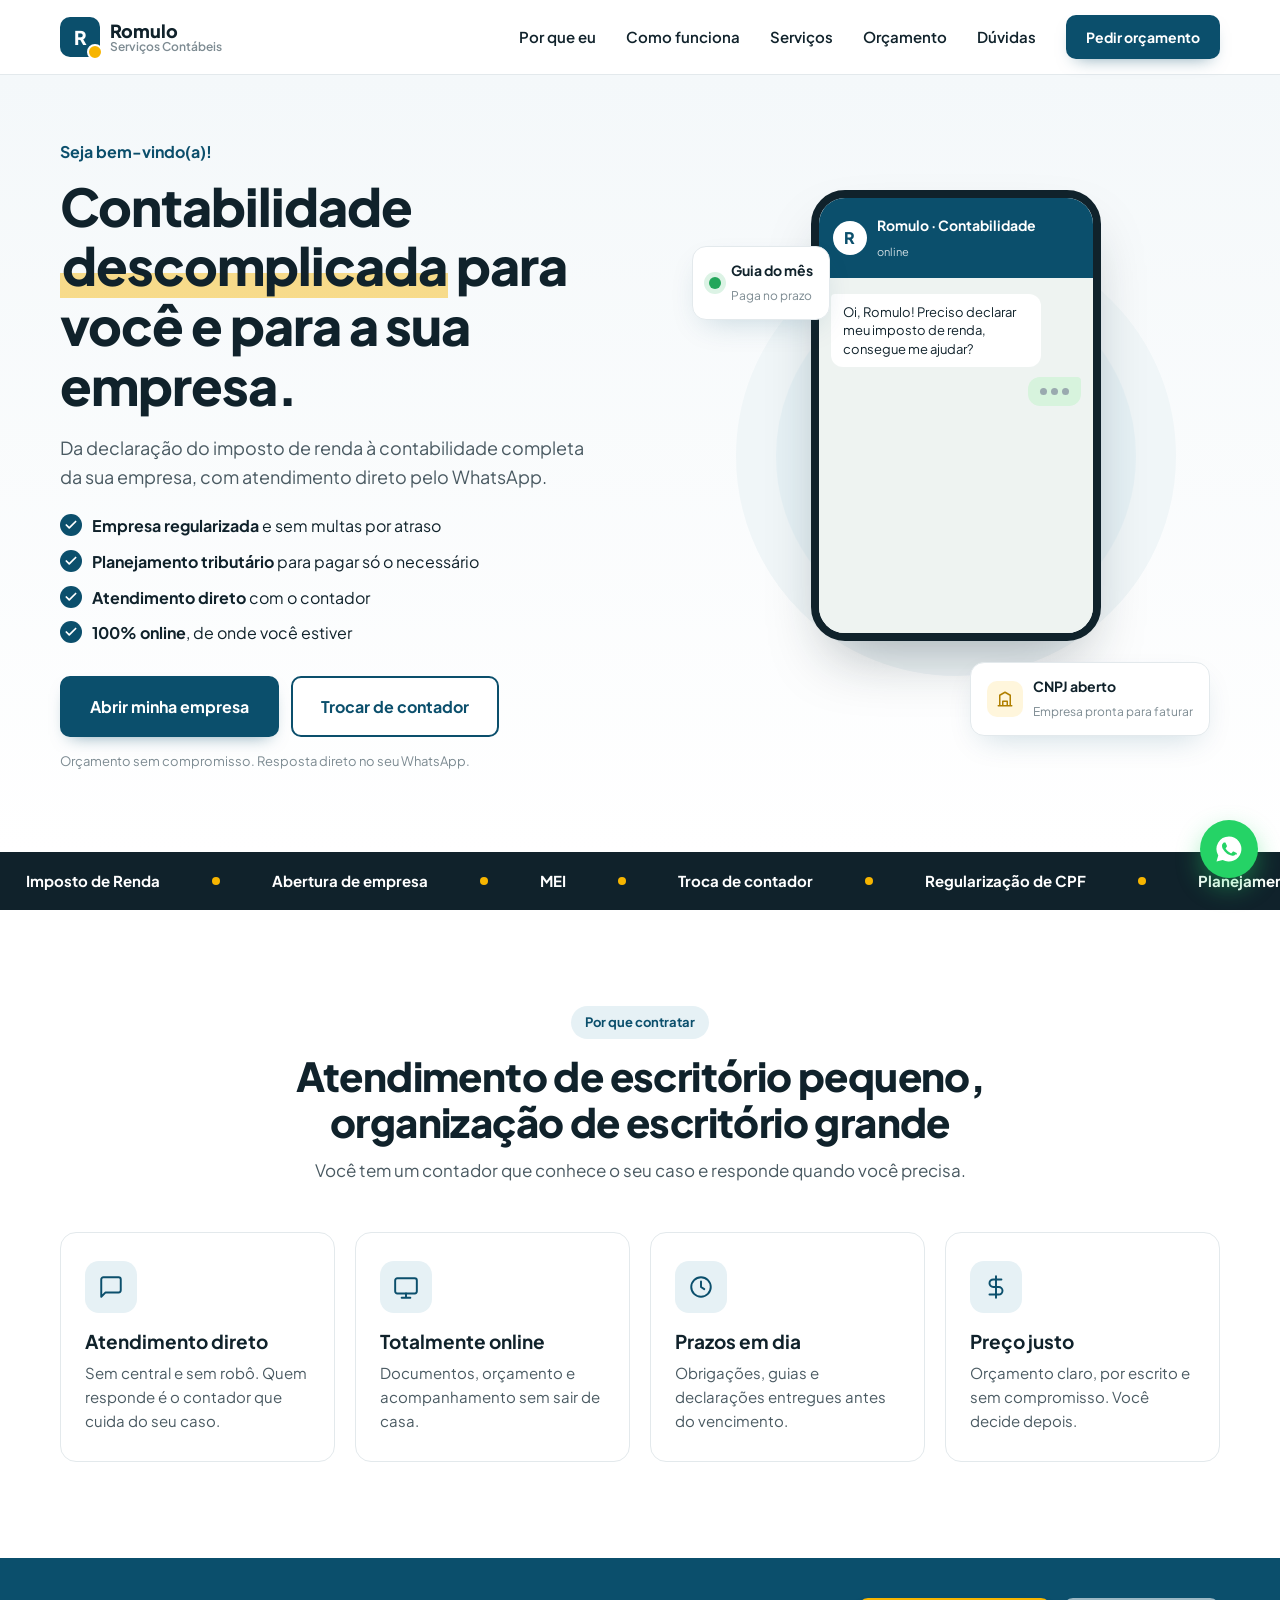
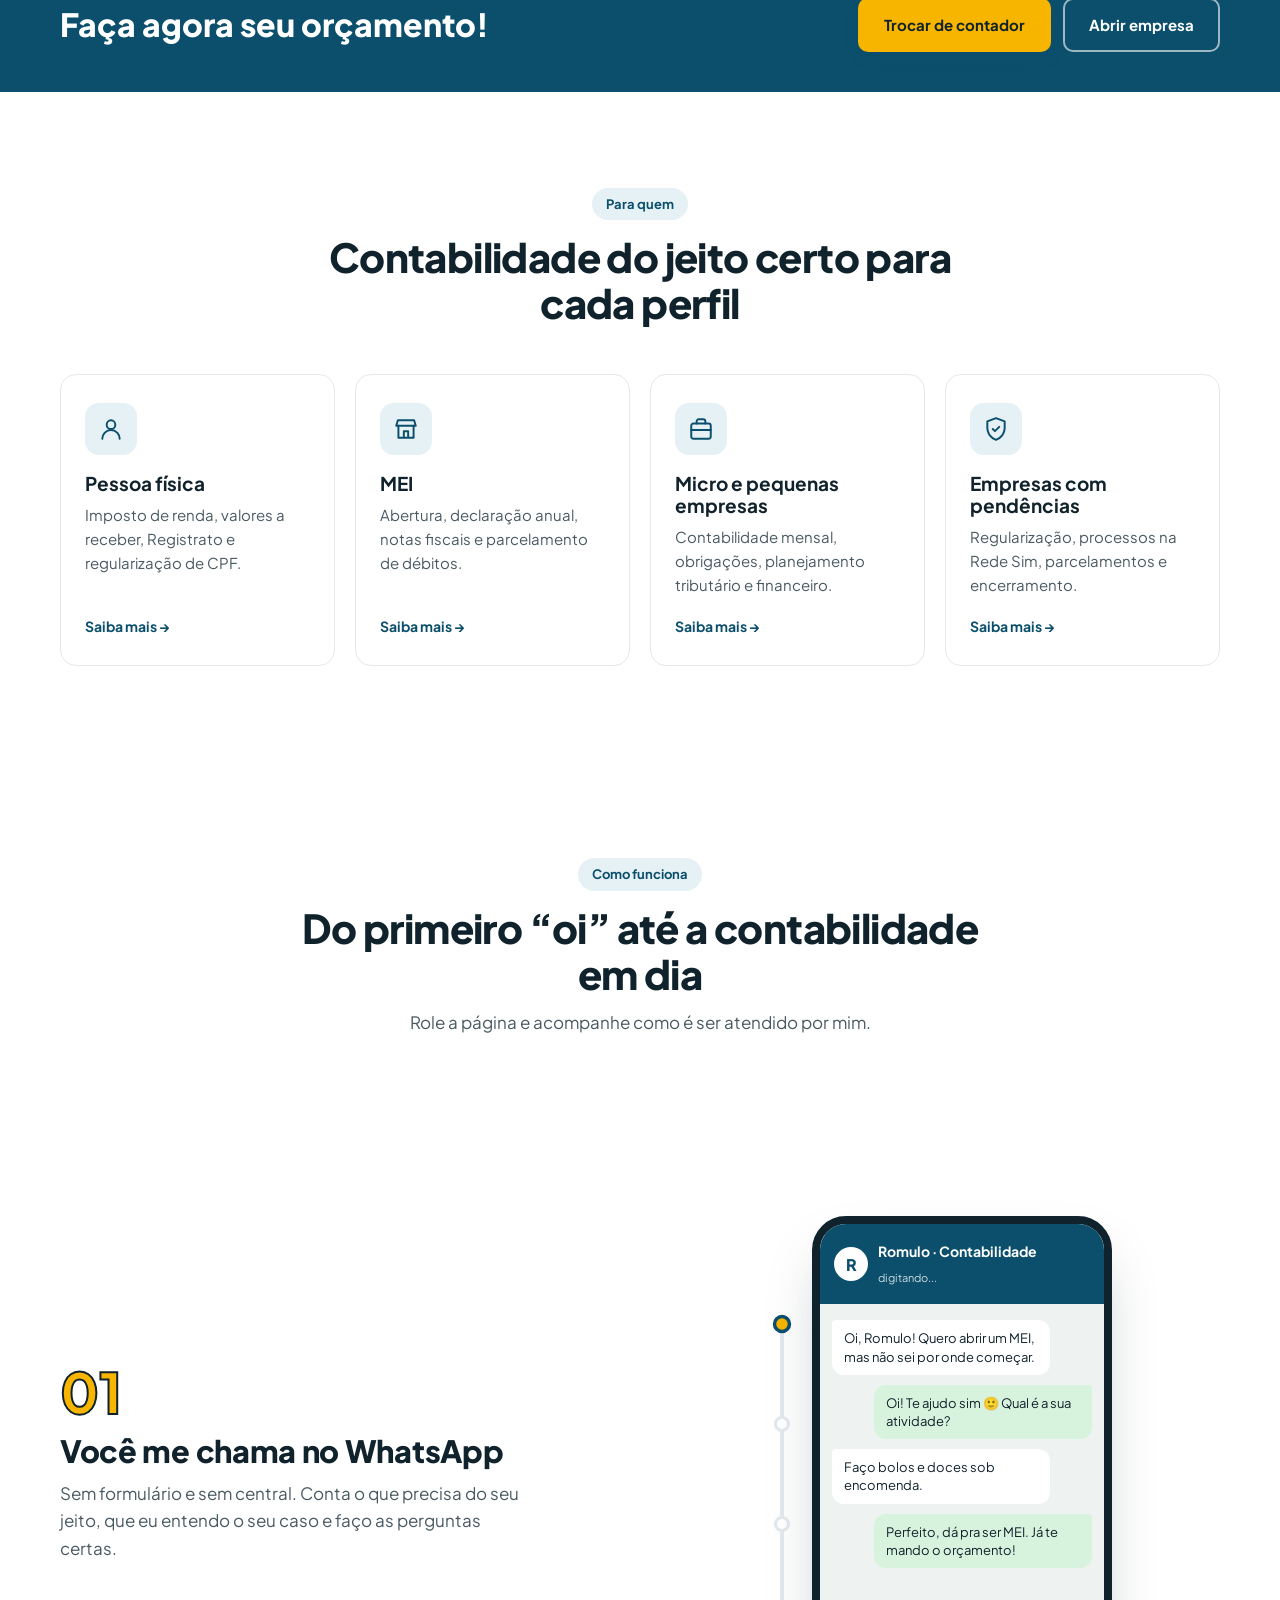
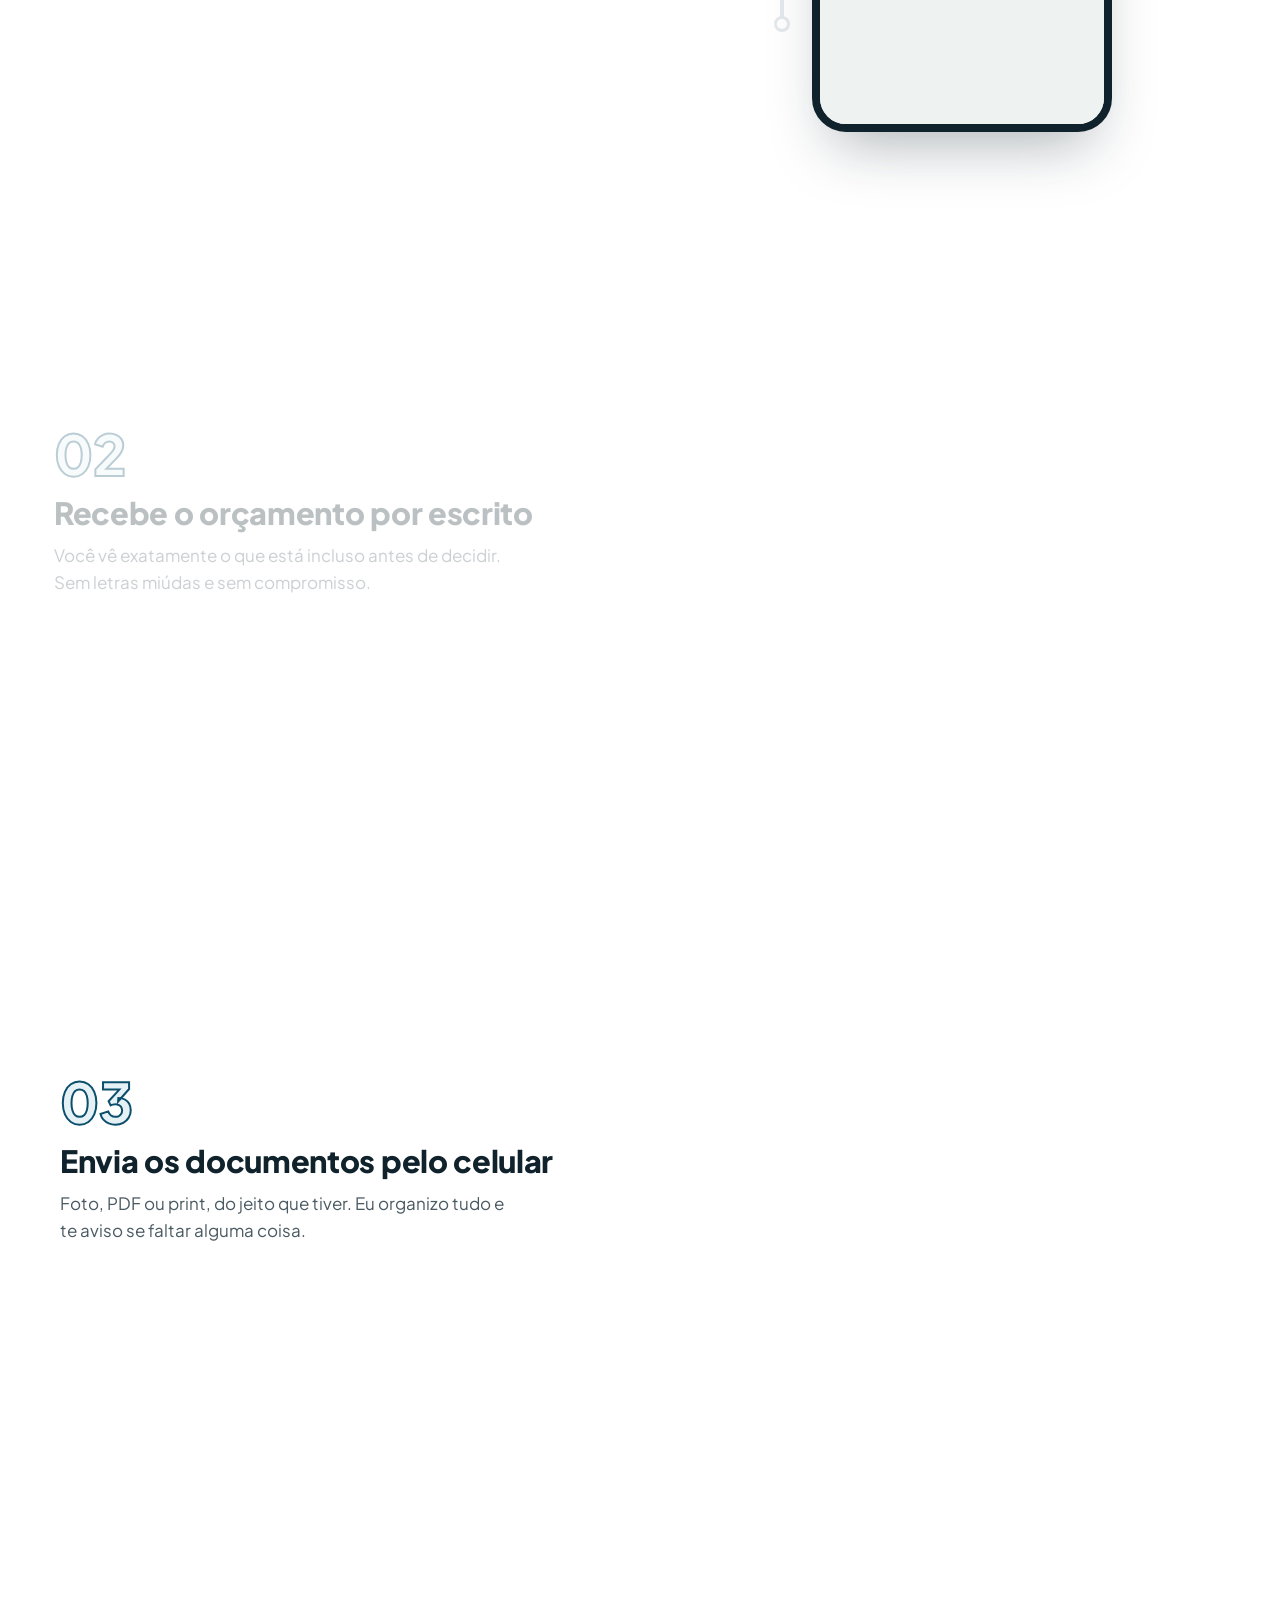
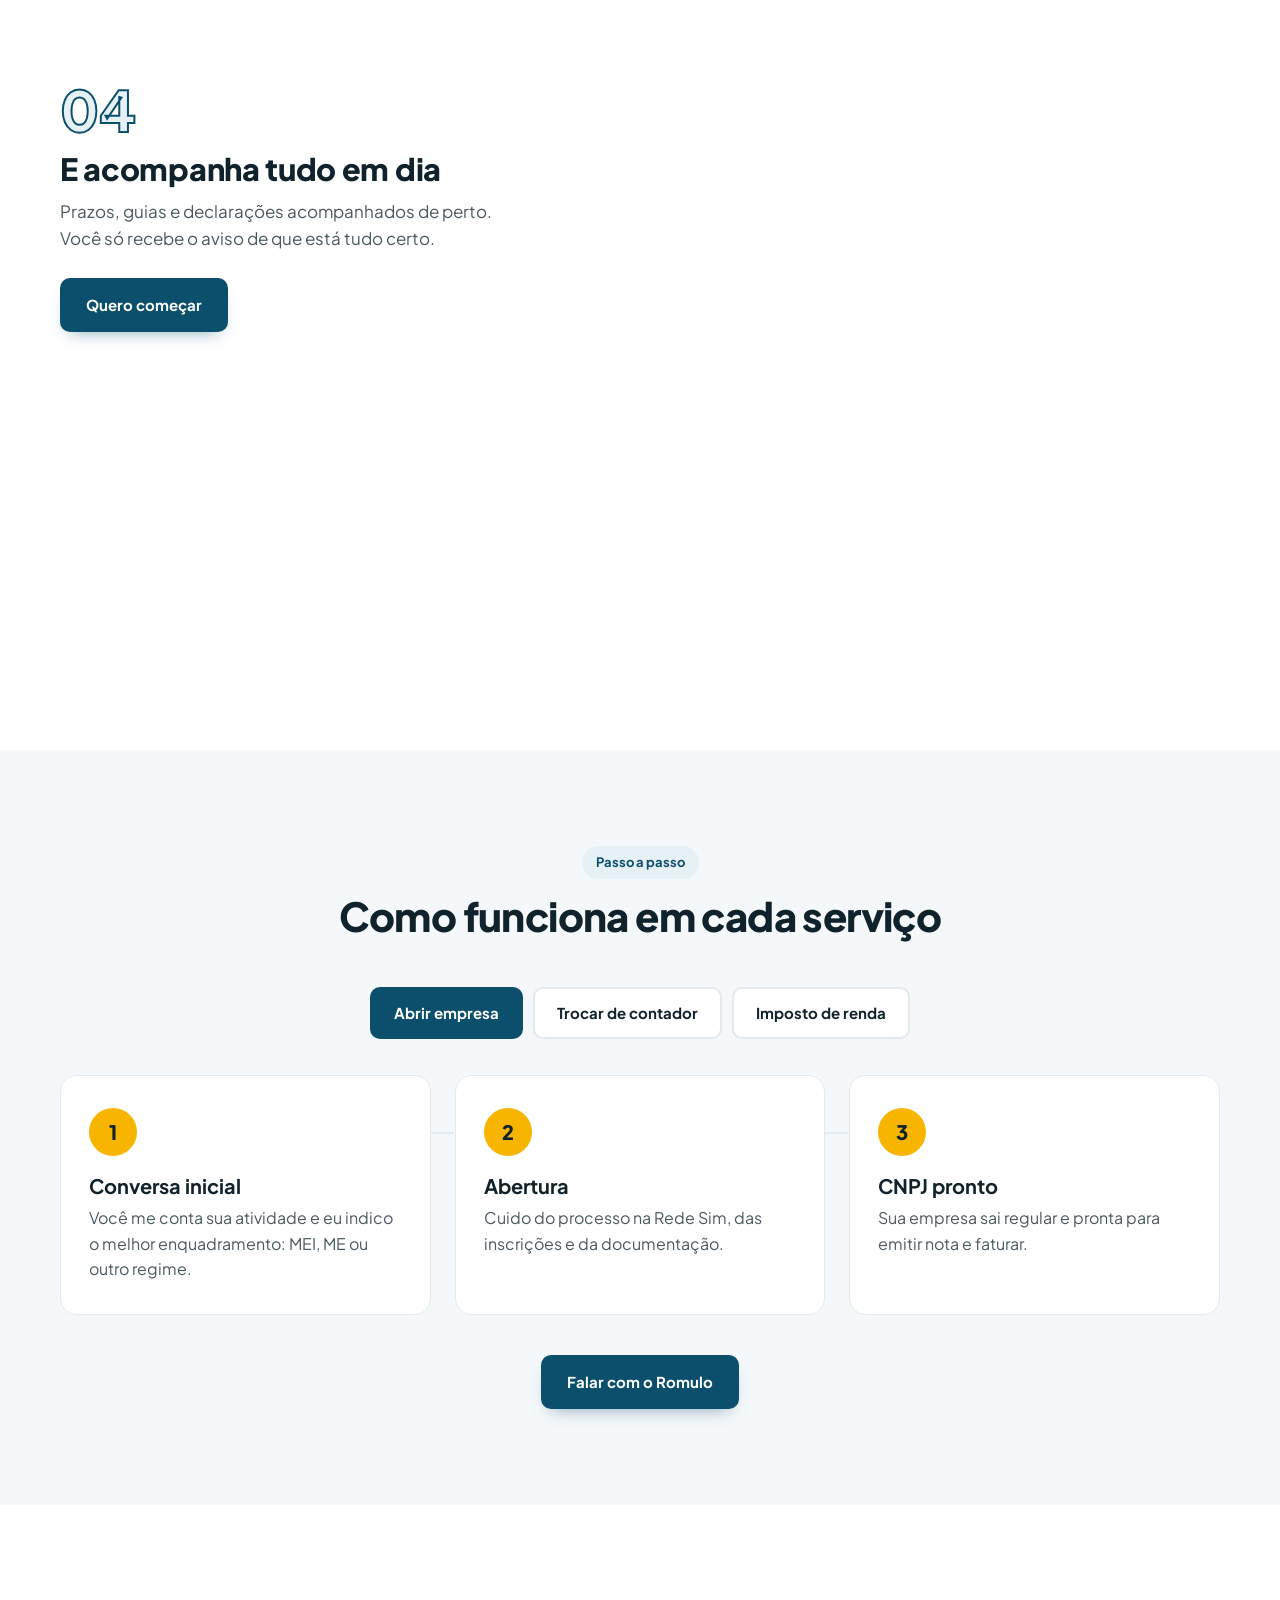
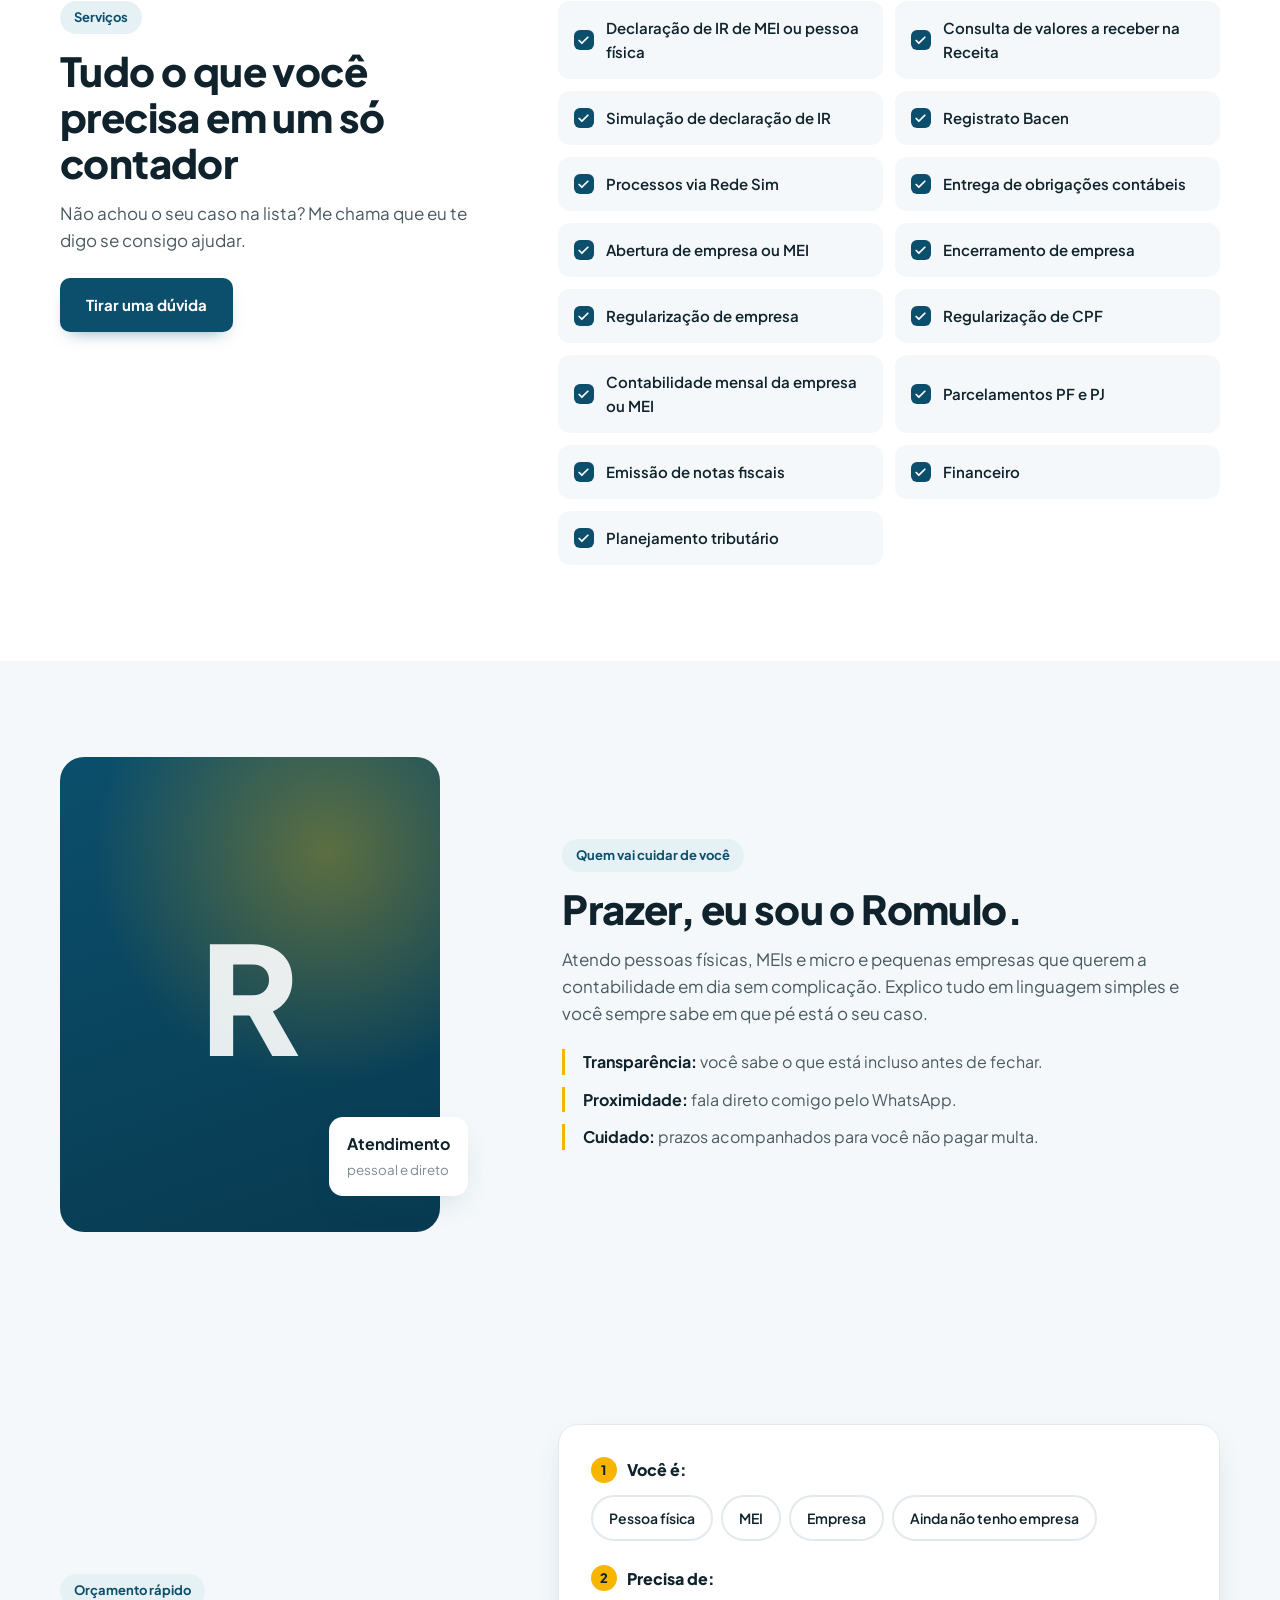
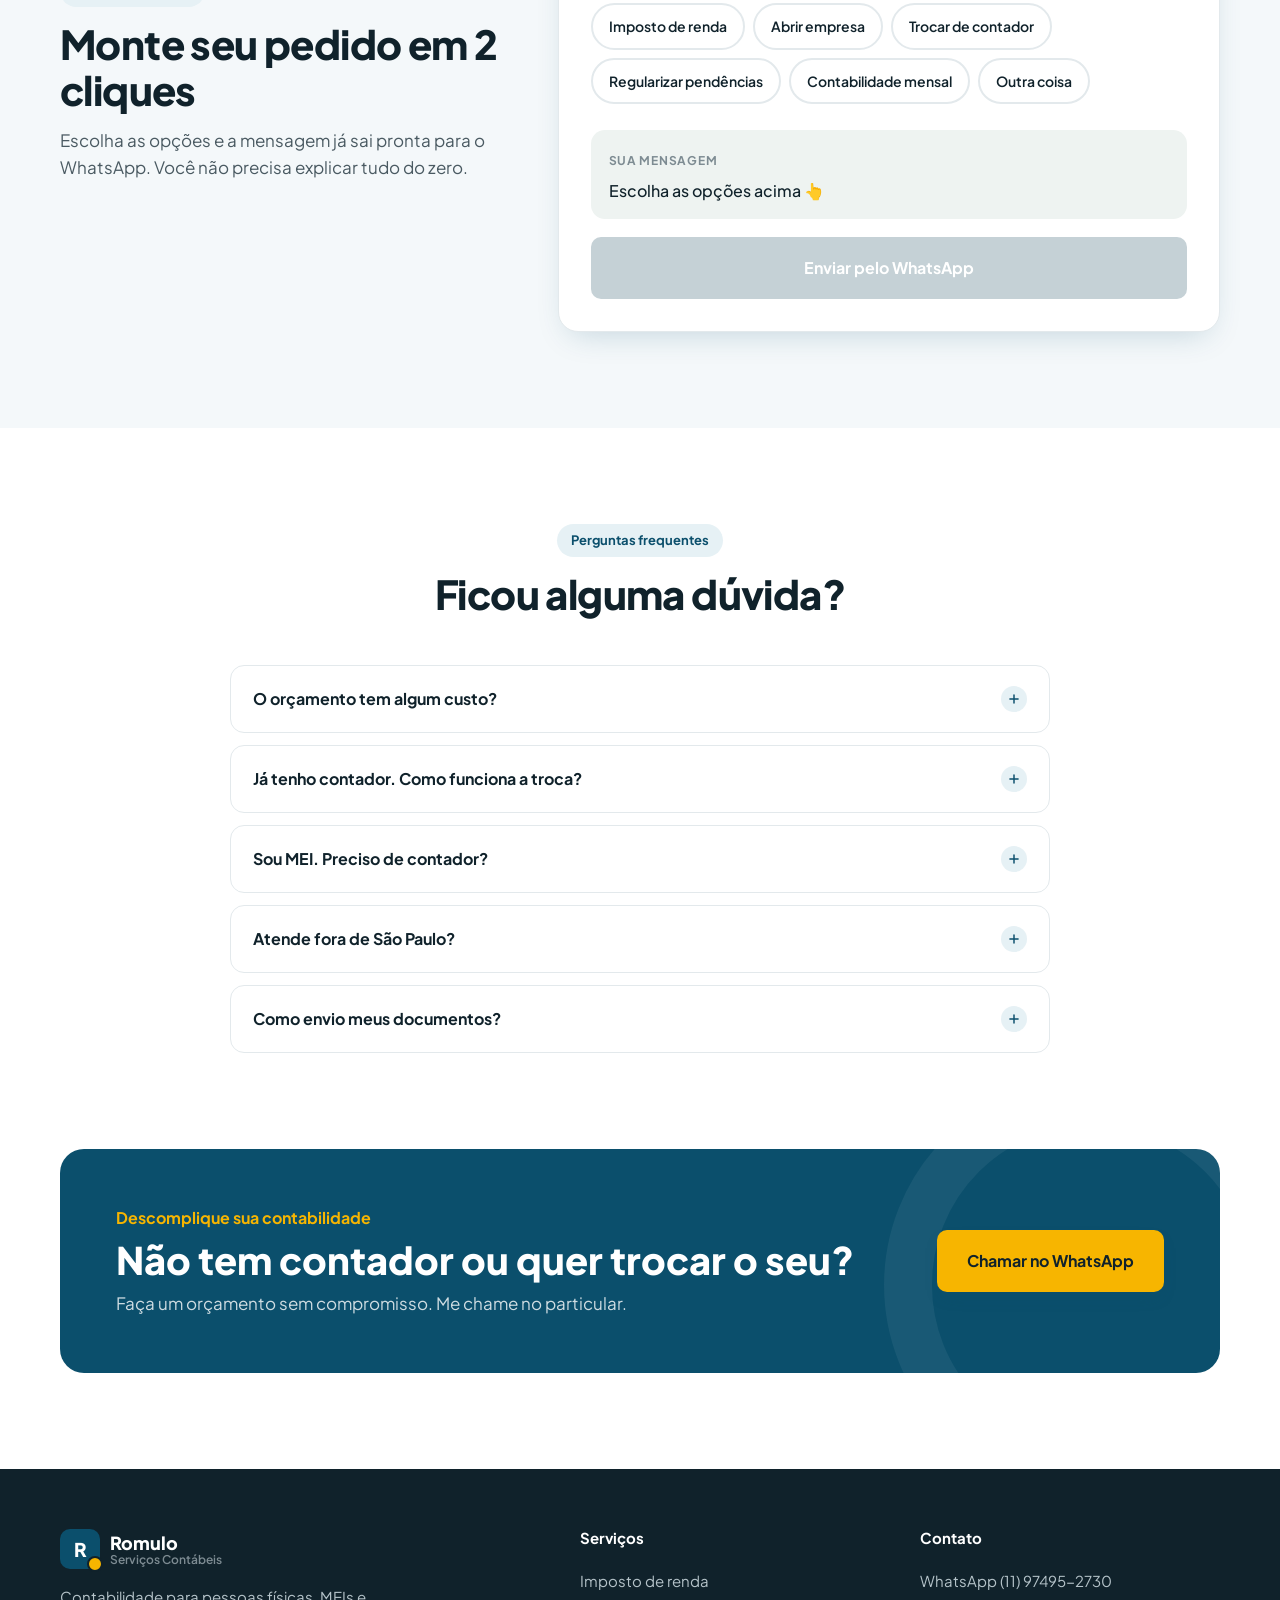
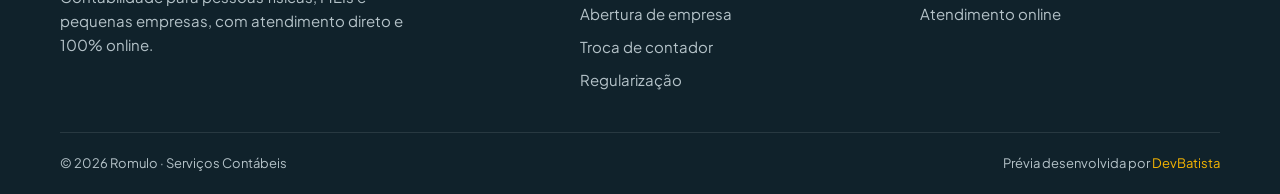
==== commit 012641e1: "Visitas: script de medição em todas as prévias Cada página carrega https://www.devbatista.com/js/vis" ====
--- a/sites/romulo-contabil/index.html
+++ b/sites/romulo-contabil/index.html
@@ -463,5 +463,7 @@
 </a>
 
 <script src="assets/app.js"></script>
+  <!-- Visitas da prévia (Admin DevBatista → Marketing → Visitas do site → Prévias de clientes) -->
+  <script src="https://www.devbatista.com/js/visitas.js?v=3" defer></script>
 </body>
 </html>
